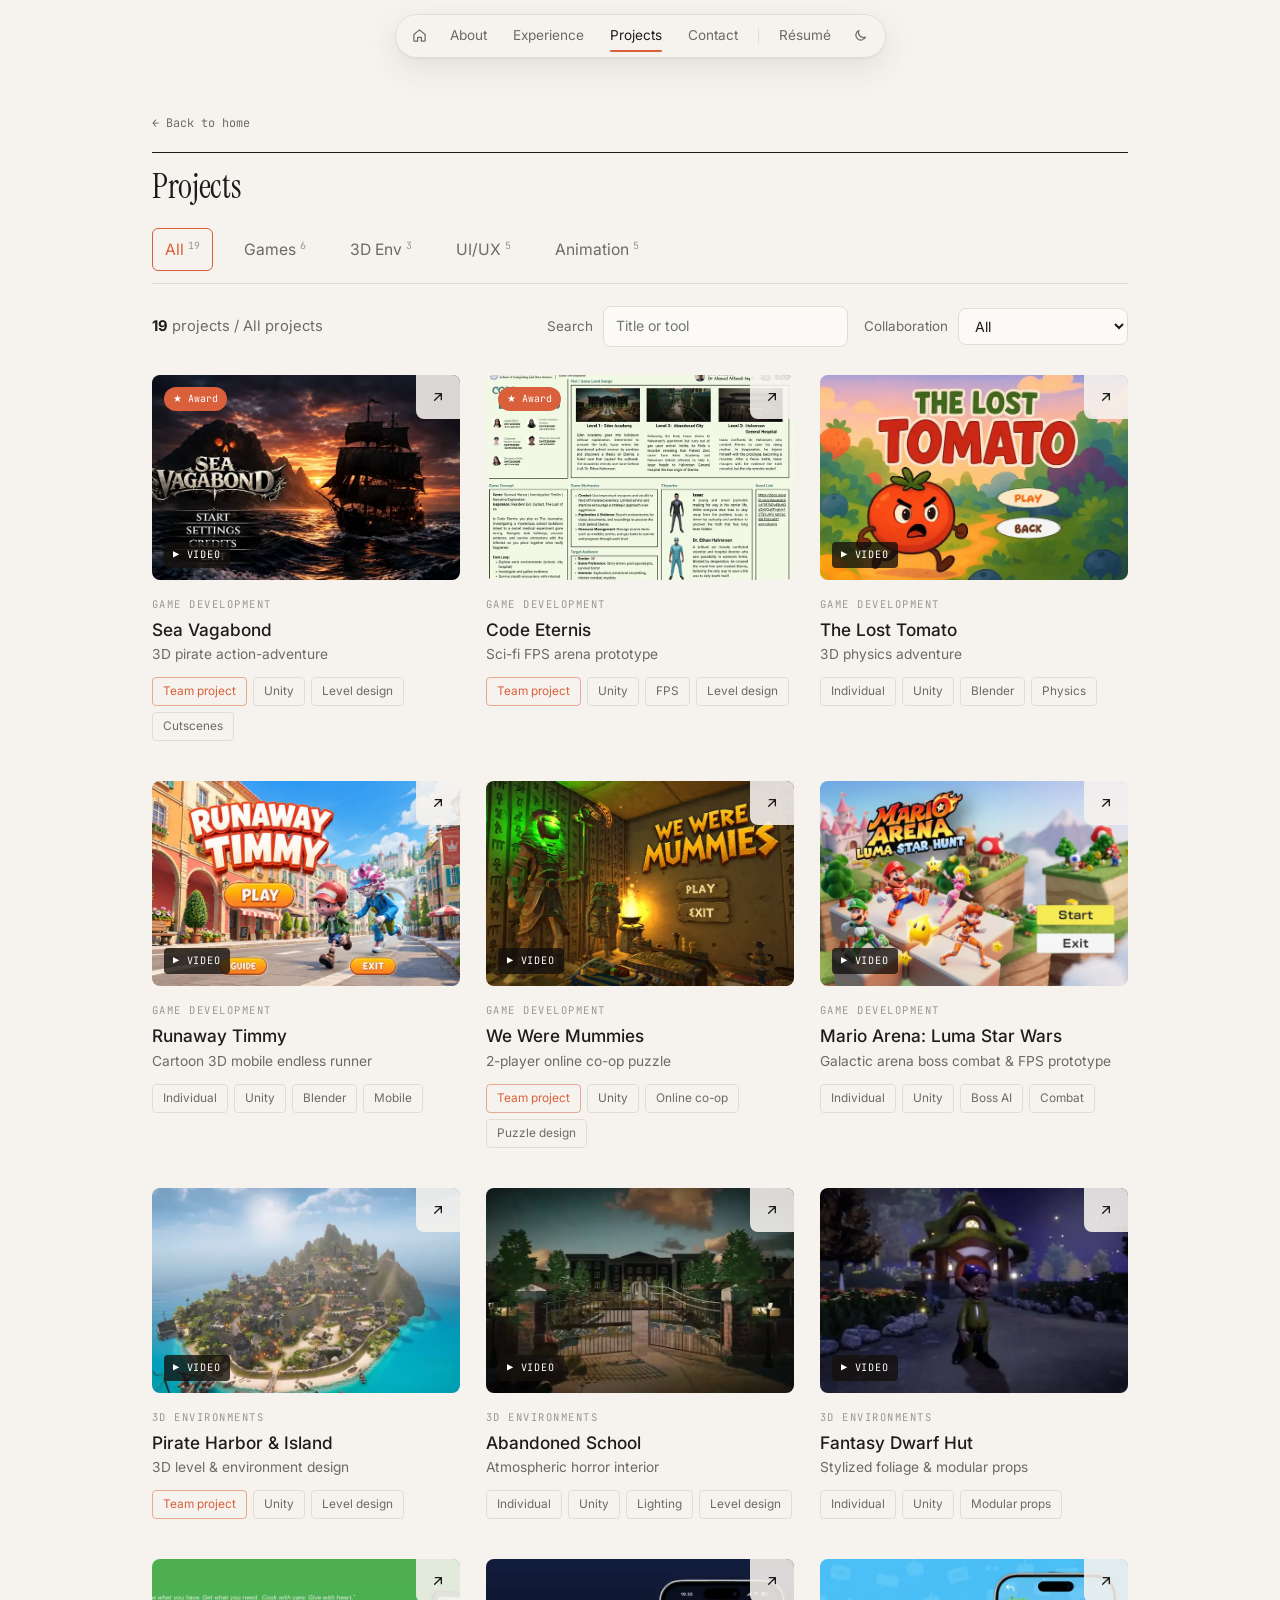
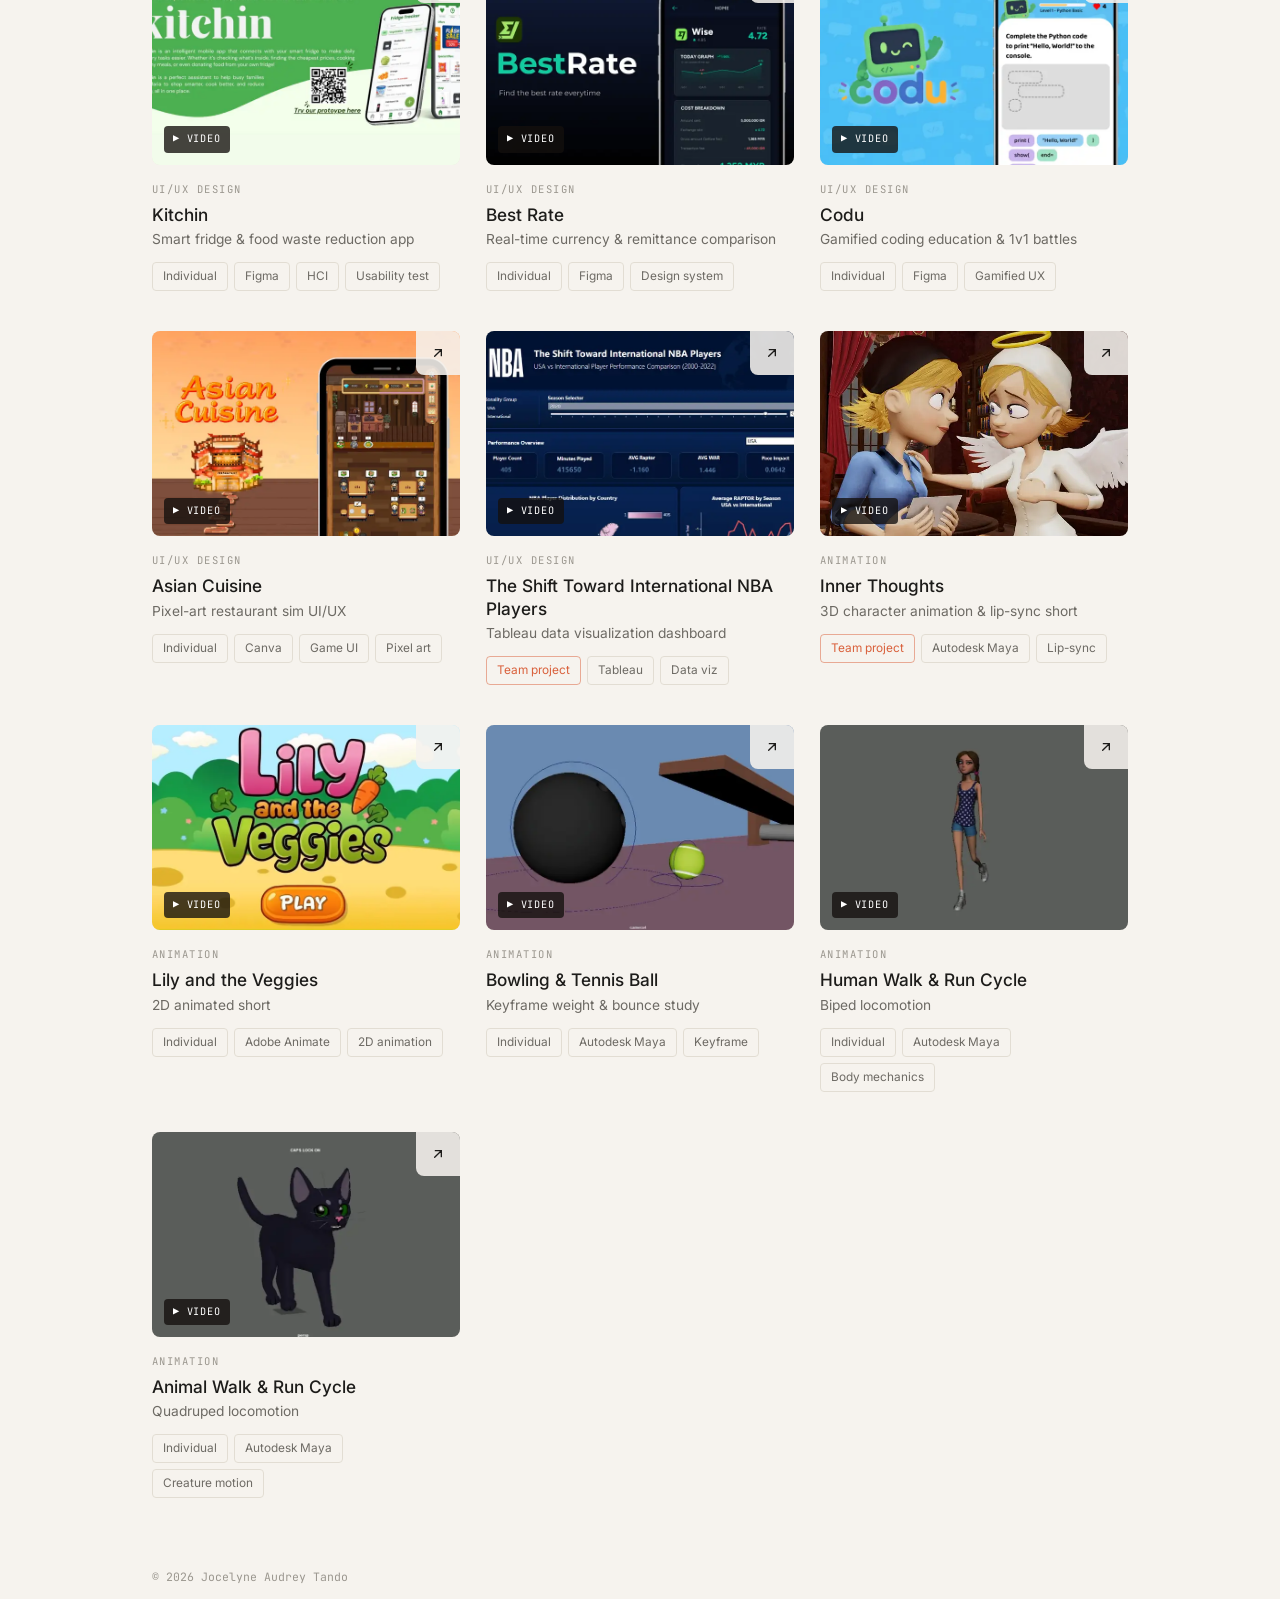
==== projects.html @ 1e762f36 "Refresh portfolio: cleaner sections, projects page, living-room contact - Hero: new intro line, full" ====
<!DOCTYPE html>
<html lang="en">
<head>
  <meta charset="UTF-8">
  <meta name="viewport" content="width=device-width, initial-scale=1.0">
  <title>Projects — Jocelyne Audrey Tando</title>
  <meta name="description" content="All projects by Jocelyne Audrey Tando: games, 3D environments, UI/UX and animation. Search and filter by category and team or individual work.">
  <meta name="theme-color" content="#f6f3ee">
  <link rel="icon" href="data:image/svg+xml,<svg xmlns='http://www.w3.org/2000/svg' viewBox='0 0 100 100'><rect width='100' height='100' rx='22' fill='%231d1c1a'/><circle cx='68' cy='34' r='12' fill='%23d9603b'/><path d='M10 70 Q30 62 50 70 T90 70 V100 H10Z' fill='%23f6f3ee'/></svg>">
  <script>
    // Set theme before paint to avoid a flash
    try { const t = localStorage.getItem('theme'); if (t) document.documentElement.dataset.theme = t; } catch {}
  </script>
  <link rel="preconnect" href="https://fonts.googleapis.com">
  <link rel="preconnect" href="https://fonts.gstatic.com" crossorigin>
  <link href="https://fonts.googleapis.com/css2?family=Instrument+Serif:ital@0;1&family=Inter:wght@400;500;600&family=JetBrains+Mono:wght@400;500&display=swap" rel="stylesheet">
  <link rel="stylesheet" href="style.css">
</head>
<body class="projects-page">
  <header class="nav-wrap">
    <nav class="nav" aria-label="Main">
      <a href="index.html" class="nav-icon" aria-label="Home">
        <svg viewBox="0 0 24 24" aria-hidden="true"><path d="M3 10.5 12 3l9 7.5V20a1 1 0 0 1-1 1h-5v-6h-6v6H4a1 1 0 0 1-1-1z"/></svg>
      </a>
      <div class="nav-links">
        <a href="index.html#about">About</a>
        <a href="index.html#experience">Experience</a>
        <a href="projects.html" class="active" aria-current="page">Projects</a>
        <a href="index.html#contact">Contact</a>
      </div>
      <span class="nav-sep" aria-hidden="true"></span>
      <a class="nav-btn" href="resume.pdf" target="_blank" rel="noopener">Résumé</a>
      <button class="nav-icon" id="themeToggle" aria-label="Toggle dark mode">
        <svg class="i-moon" viewBox="0 0 24 24" aria-hidden="true"><path d="M20 14.5A8 8 0 0 1 9.5 4 8 8 0 1 0 20 14.5z"/></svg>
        <svg class="i-sun" viewBox="0 0 24 24" aria-hidden="true"><circle cx="12" cy="12" r="4"/><path d="M12 2v2M12 20v2M4.9 4.9l1.4 1.4M17.7 17.7l1.4 1.4M2 12h2M20 12h2M4.9 19.1l1.4-1.4M17.7 6.3l1.4-1.4"/></svg>
      </button>
    </nav>
  </header>

  <main class="container pp">
    <a class="pp-back" href="index.html#projects">← Back to home</a>
    <h1 class="pp-title">Projects</h1>

    <div class="pp-tabs" id="ppTabs" role="tablist" aria-label="Categories"></div>

    <div class="pp-bar">
      <p class="pp-summary" id="ppSummary" aria-live="polite"></p>
      <div class="pp-controls">
        <label class="pp-field"><span>Search</span><input type="search" id="ppSearch" placeholder="Title or tool"></label>
        <label class="pp-field"><span>Collaboration</span>
          <select id="ppCollab"><option value="all">All</option><option value="team">Team project</option><option value="solo">Individual</option></select>
        </label>
      </div>
    </div>

    <div class="pp-grid" id="ppGrid"></div>
    <p class="pp-empty" id="ppEmpty" hidden>No projects match that. <button id="ppReset">Clear filters</button></p>
  </main>

  <footer class="footer container">
    <span>© <span id="year"></span> Jocelyne Audrey Tando</span>
  </footer>

  <!-- Project modal -->
  <div class="modal" id="modal" aria-hidden="true">
    <div class="modal-backdrop" data-close></div>
    <div class="modal-panel" role="dialog" aria-modal="true" aria-labelledby="modalTitle">
      <button class="modal-close" data-close aria-label="Close">✕</button>
      <div class="modal-media" id="modalMedia"></div>
      <div class="modal-body" id="modalBody"></div>
    </div>
  </div>

  <script src="shared.js"></script>
  <script src="projects.js"></script>
</body>
</html>
---- style.css ----
/* Design tokens: page colors, type, and the illustration palette (light + dark) */
:root {
  --bg: #f6f3ee;
  --fg: #1d1c1a;
  --muted: #6d6a64;
  --faint: #9b978f;
  --line: #e2ddd3;
  --chip: #ebe6dd;
  --card: #fbfaf7;
  --accent: #d9603b;
  --shadow: 0 10px 30px rgba(60, 45, 25, .10), 0 1px 2px rgba(60, 45, 25, .08);
  /* World palette: soft and muted */
  --g-ink: #4a4140;
  --g-far: #e4ddd0; --g-mid: #d6d9c6; --g-tree: #b9c2a2; --g-tree2: #a6b090; --g-trunk: #b3a28f;
  --g-grass: #b5c29a; --g-grass2: #c3cda9; --g-path: #eadfca; --g-path-edge: #dccfb6; --g-tuft: #9fae84; --g-cloud: #fbf9f5;
  --g-village: #e8dccb; --g-village-roof: #d39b82;
  --g-wall: #f1e7d8; --g-roof: #c98a74; --g-window: #b9cbd0; --g-door: #8f7a6a; --g-fence: #e9dfcf; --g-planter: #b38a6b;
  --g-bloom: #f0a58f; --g-bloom2: #f3e3c3; --g-bloom3: #e7c36b; --g-mailbox: #8e9fb5;
  --g-wall2: #e7ddd0; --g-roofline: #a98d74; --g-sign: #c4693f; --g-glass: #cfdde0; --g-desk: #a98d74; --g-monitor: #4a4140; --g-lamp: #c4693f; --g-door2: #9b8573;
  --g-backdrop: #b5604a; --g-platform: #d9c3a5; --g-podium: #f1e7d8; --g-bulb: #f6d58a; --g-string: #6d625a; --g-gold: #e0b765; --g-gold2: #c49a4a;
  --g-room: #efe3d2; --g-floor: #c9a98a; --g-night-window: #bcd3dc; --g-poster: #6c7fa6; --g-poster-dot: #f0a58f; --g-lampshade: #f3d9a8;
  --g-sofa: #9fb08f; --g-sofa-back: #8fa080; --g-sofa-arm: #8a9b7b; --g-cushion: #e9a383; --g-tv: #3b3735; --g-tv-screen: #8fb3d9; --g-rug: #e3c9a8;
  --g-skin: #f9dccb; --g-hair: #5a3a2b; --g-hair-hi: #77513f; --g-tee: #d9733f; --g-tee-dark: #b85d32;
  --g-jeans: #a9c1e0; --g-jeans-far: #93abcd; --g-sneaker: #fbf8f3; --g-sole: #d8d0c3; --g-tote: #efe4d0; --g-tote-line: #d8c8ad; --g-blush: #f3a395;
  --g-poodle: #2f2a2c; --g-poodle-far: #262123; --g-poodle-hi: #4a4241; --g-bandana: #e2763b; --g-dog-blush: #7a5050;
  --g-spark: #e2b85e; --g-bubble: #ffffff;
  /* Sky: day by default, night when dark mode is on */
  --sky: #eee6da; --sun-c: #f2bf94; --sun-x: 64%; --sun-y: .16; --mist: 0;
  --night: 0;
  --ease: cubic-bezier(.65, 0, .35, 1);
  --radius: 14px;
  --serif: "Instrument Serif", Georgia, serif;
  --sans: "Inter", system-ui, -apple-system, sans-serif;
  --mono: "JetBrains Mono", ui-monospace, monospace;
  color-scheme: light;
}
:root[data-theme="dark"] {
  --bg: #0f1216; --fg: #ebe7df; --muted: #9a968e; --faint: #6c6963; --line: #252a31; --chip: #1b2027; --card: #141920;
  --accent: #f0a35e;
  --shadow: 0 10px 30px rgba(0,0,0,.5), 0 0 0 1px #232831;
  --g-ink: #c9c1b8; --g-far: #1a2130; --g-mid: #1d2531; --g-tree: #253039; --g-tree2: #222c34; --g-trunk: #2d2c2b;
  --g-grass: #24312f; --g-grass2: #1f2a29; --g-path: #2b2a2c; --g-path-edge: #333236; --g-tuft: #33423c; --g-cloud: #232b38;
  --g-village: #262a33; --g-village-roof: #3a2e2e;
  --g-wall: #2e2b2b; --g-roof: #4f3530; --g-window: #f0b46c; --g-door: #1e1a18; --g-fence: #3a3633; --g-planter: #4a3a30;
  --g-bloom: #b0726a; --g-bloom2: #6f6a5d; --g-bloom3: #a08744; --g-mailbox: #44546a;
  --g-wall2: #2b2a2b; --g-roofline: #3b332d; --g-sign: #8c4a2e; --g-glass: #e9bd78; --g-desk: #3b332d; --g-monitor: #141212; --g-lamp: #c26a3c; --g-door2: #2a2421;
  --g-backdrop: #6e3a2e; --g-platform: #3e3833; --g-podium: #4a4440; --g-bulb: #ffd98a; --g-string: #6d625a; --g-gold: #e7c06e; --g-gold2: #b48a3e;
  --g-room: #4a3d33; --g-floor: #3a2e25; --g-night-window: #1a2236; --g-poster: #4b5a7a; --g-poster-dot: #c9806f; --g-lampshade: #f6d39a;
  --g-sofa: #5e6b56; --g-sofa-back: #535f4c; --g-sofa-arm: #4f5a48; --g-cushion: #b46c55; --g-tv: #121010; --g-tv-screen: #8fb8e6; --g-rug: #5a4636;
  --g-skin: #ecccb9; --g-hair: #4a3024; --g-hair-hi: #64432f; --g-tee: #c8673a; --g-tee-dark: #a2522d;
  --g-jeans: #8aa2c4; --g-jeans-far: #7790b3; --g-sneaker: #e4ddd2; --g-sole: #b8b0a4; --g-tote: #d9cdb7; --g-tote-line: #b9aa90; --g-blush: #e39586;
  --g-poodle: #3a3436; --g-poodle-far: #2d2829; --g-poodle-hi: #574e50; --g-bandana: #d26f39; --g-dog-blush: #8a5a5a;
  --g-spark: #f2cd7c; --g-bubble: #f3eee6; --night: 1;
  --sky: #1b2333; --sun-c: #ece6d6; --sun-x: 72%; --sun-y: .14;
  color-scheme: dark;
}

/* ==========================================================================
   Page layout: one vertical page; illustrated scenes sit between sections
   ========================================================================== */
*, *::before, *::after { box-sizing: border-box; margin: 0; padding: 0; }
html { scroll-behavior: smooth; scroll-padding-top: 90px; }
body {
  background: var(--bg); color: var(--fg);
  font-family: var(--sans); font-size: 15px; line-height: 1.6;
  -webkit-font-smoothing: antialiased; overflow-x: hidden;
  transition: background-color .5s, color .5s;
}
a { color: inherit; text-decoration: none; }
button { font: inherit; color: inherit; background: none; border: 0; cursor: pointer; }
img, video { display: block; max-width: 100%; }
svg { flex-shrink: 0; }
::selection { background: var(--accent); color: var(--bg); }
:focus-visible { outline: 2px solid var(--accent); outline-offset: 3px; border-radius: 6px; }
.container { max-width: 1040px; margin: 0 auto; padding: 0 32px; }
.muted { color: var(--muted); }
kbd { font-family: var(--mono); font-size: .72rem; }

/* Floating navigation pill */
.nav-wrap { position: fixed; top: 14px; left: 0; right: 0; z-index: 50; display: flex; flex-direction: column; align-items: center; padding: 0 12px; pointer-events: none; }
.nav {
  pointer-events: auto; display: flex; align-items: center; gap: 2px; padding: 5px; border-radius: 999px;
  background: color-mix(in srgb, var(--bg) 82%, transparent); backdrop-filter: blur(14px); -webkit-backdrop-filter: blur(14px);
  border: 1px solid var(--line); box-shadow: var(--shadow);
}
.nav-links { display: flex; gap: 2px; }
.nav-links a, .nav-btn { font-size: .85rem; color: var(--muted); padding: 6px 12px; border-radius: 999px; transition: color .2s, background .2s; white-space: nowrap; }
.nav-links a:hover, .nav-links a.active, .nav-btn:hover { color: var(--fg); background: var(--chip); }
.nav-icon { display: grid; place-items: center; width: 32px; height: 32px; border-radius: 50%; color: var(--muted); transition: color .2s, background .2s; }
.nav-icon:hover { color: var(--fg); background: var(--chip); }
.nav-icon svg, .ulink svg, .copy svg { width: 15px; height: 15px; fill: none; stroke: currentColor; stroke-width: 2; stroke-linecap: round; stroke-linejoin: round; }
.nav-sep { width: 1px; height: 16px; background: var(--line); margin: 0 6px; }
.i-sun { display: none; }
:root[data-theme="dark"] .i-sun { display: block; }
:root[data-theme="dark"] .i-moon { display: none; }

/* Illustrated scenes */
.scene { position: relative; overflow: hidden; }
.scene > svg { position: absolute; inset: 0; width: 100%; height: 100%; }
.scene::before { content: ""; position: absolute; inset: 0; background: linear-gradient(to bottom, var(--bg), var(--sky) 70%); transition: background .6s; }
.scene::after { content: ""; position: absolute; inset: 0; pointer-events: none; opacity: .12; background-image: url("img/grain.png"); }
:root[data-theme="dark"] .scene::after { opacity: .08; }
.scene-strip { height: clamp(230px, 30vw, 430px); margin-top: 24px; }
.scene-hall { height: clamp(230px, 28vw, 380px); border-radius: 22px; margin-bottom: 18px; }
.scene-hall::before { background: var(--h-wall); }
.scene-last { margin-top: 70px; }
.scene .hero, .scene .dog { cursor: pointer; }
.w-sun { fill: var(--sun-c); }
:root[data-theme="dark"] .w-sun { fill: var(--sun-c); filter: drop-shadow(0 0 18px rgba(236, 230, 214, .35)); }
.px { transition: none; }

/* Hero */
.hero { position: relative; min-height: 100vh; min-height: 100svh; display: flex; flex-direction: column; }
.scene-hero { position: absolute; left: 0; right: 0; bottom: 0; height: 64%; }
.hero-text { position: relative; z-index: 1; padding-top: clamp(120px, 20vh, 190px); width: 100%; }
.eyebrow { font-family: var(--mono); font-size: .74rem; color: var(--muted); letter-spacing: .02em; animation: rise .9s cubic-bezier(.2,.8,.2,1) both; }
.eyebrow::before { content: ""; display: inline-block; width: 22px; height: 1.5px; background: var(--accent); vertical-align: middle; margin-right: 10px; }
.hero h1 { margin-top: 12px; font-family: var(--serif); font-weight: 400; font-size: clamp(3rem, 9vw, 7rem); line-height: .92; letter-spacing: -0.02em; max-width: 900px; animation: rise .9s .08s cubic-bezier(.2,.8,.2,1) both; }
.hero h1 em { font-style: italic; color: var(--accent); }
.hero-role { margin-top: 20px; font-size: clamp(1.05rem, 2vw, 1.25rem); color: var(--muted); animation: rise .9s .16s cubic-bezier(.2,.8,.2,1) both; }
#rotator { color: var(--fg); font-weight: 500; }
.caret { color: var(--accent); margin-left: 1px; animation: caret 1s steps(1) infinite; }
@keyframes caret { 50% { opacity: 0; } }
.hero-intro { margin-top: 10px; max-width: 520px; color: var(--muted); animation: rise .9s .22s cubic-bezier(.2,.8,.2,1) both; }
.hero-links { display: flex; flex-wrap: wrap; gap: 26px; margin-top: 26px; animation: rise .9s .3s cubic-bezier(.2,.8,.2,1) both; }
@keyframes rise { from { opacity: 0; transform: translateY(14px); } }
.ulink { display: inline-flex; align-items: center; gap: 6px; font-size: .92rem; font-weight: 500; padding-bottom: 2px; border-bottom: 1px solid var(--faint); transition: border-color .2s, gap .2s; }
.ulink:hover { border-color: var(--accent); gap: 9px; }

/* Sections */
.section { padding: 80px 0 24px; }
.section-head {
  display: flex; align-items: flex-end; justify-content: space-between; gap: 16px; flex-wrap: wrap;
  border-top: 1px solid var(--fg); padding-top: 16px; margin-bottom: 22px;
}
.section-head h2 { font-family: var(--serif); font-size: 2.1rem; font-weight: 400; letter-spacing: -0.01em; line-height: 1.1; }
.section-head sup { font-family: var(--mono); font-size: .62rem; color: var(--faint); margin-left: 4px; vertical-align: super; }
.filters { display: flex; gap: 2px; overflow-x: auto; scrollbar-width: none; }
.filters::-webkit-scrollbar { display: none; }
.filter { white-space: nowrap; font-size: .82rem; color: var(--muted); padding: 5px 12px; border-radius: 999px; border: 1px solid transparent; transition: color .2s, border-color .2s; }
.filter:hover { color: var(--fg); }
.filter.active { color: var(--fg); border-color: var(--fg); }

/* Projects: numbered rows */
.proj-list { list-style: none; }
.proj-row {
  width: 100%; display: grid; grid-template-columns: 2.2rem 92px minmax(0, 1fr) auto 34px; align-items: center; gap: 20px;
  padding: 16px 6px; text-align: left; border-bottom: 1px solid var(--line); transition: background .25s;
  animation: rowIn .5s calc(var(--i) * 40ms) cubic-bezier(.2,.8,.2,1) both;
}
@keyframes rowIn { from { opacity: 0; transform: translateY(8px); } }
.proj-row:hover { background: color-mix(in srgb, var(--chip) 55%, transparent); }
.proj-num { font-family: var(--mono); font-size: .72rem; color: var(--faint); }
.proj-thumb { display: block; width: 92px; aspect-ratio: 16 / 10; overflow: hidden; border-radius: 10px; background: var(--chip); }
.proj-thumb img { width: 100%; height: 100%; object-fit: cover; transition: transform .6s cubic-bezier(.2,.8,.2,1); }
.proj-row:hover .proj-thumb img { transform: scale(1.06); }
.proj-text { min-width: 0; display: flex; flex-direction: column; }
.proj-title { font-family: var(--serif); font-size: 1.4rem; line-height: 1.15; }
.proj-tag { font-family: var(--mono); font-size: .62rem; color: var(--accent); margin-left: 10px; padding: 2px 7px; border: 1px solid color-mix(in srgb, var(--accent) 40%, transparent); border-radius: 999px; vertical-align: middle; white-space: nowrap; }
.proj-sub { font-size: .86rem; color: var(--muted); margin-top: 2px; }
.proj-tools { font-family: var(--mono); font-size: .68rem; color: var(--faint); margin-top: 5px; }
.proj-cat { font-family: var(--mono); font-size: .68rem; color: var(--faint); text-transform: uppercase; letter-spacing: .06em; }
.proj-arrow { display: grid; place-items: center; width: 32px; height: 32px; border-radius: 50%; border: 1px solid var(--line); color: var(--muted); transition: all .25s; }
.proj-arrow svg { width: 13px; height: 13px; fill: none; stroke: currentColor; stroke-width: 2; stroke-linecap: round; stroke-linejoin: round; }
.proj-row:hover .proj-arrow { background: var(--fg); color: var(--bg); border-color: var(--fg); }
.more-btn { margin-top: 18px; font-size: .86rem; font-weight: 500; padding: 9px 18px; border-radius: 999px; border: 1px solid var(--line); transition: border-color .2s, background .2s; }
.more-btn:hover { border-color: var(--fg); }

/* About */
.about { display: grid; grid-template-columns: 260px minmax(0, 1fr); gap: 48px; align-items: start; }
.about-photo { position: sticky; top: 100px; }
.about-photo img { width: 100%; height: auto; border-radius: 18px; box-shadow: var(--shadow); transform: rotate(-1.5deg); transition: transform .5s cubic-bezier(.2,.8,.2,1); }
.about-photo:hover img { transform: rotate(0); }
.about-photo figcaption { margin-top: 12px; font-family: var(--mono); font-size: .7rem; color: var(--faint); text-align: center; }
.lead { font-family: var(--serif); font-size: clamp(1.4rem, 2.4vw, 1.8rem); line-height: 1.25; }
.about-body > p + p { margin-top: 14px; color: var(--muted); }
.traits { display: flex; flex-wrap: wrap; gap: 8px; list-style: none; margin-top: 18px; }
.traits li { font-size: .8rem; padding: 4px 12px; border-radius: 999px; background: var(--chip); }
.skills { margin-top: 26px; border-top: 1px solid var(--line); }
.skills > div { display: grid; grid-template-columns: 7rem minmax(0, 1fr); gap: 14px; padding: 10px 0; border-bottom: 1px solid var(--line); }
.skills dt { font-family: var(--mono); font-size: .72rem; color: var(--faint); padding-top: 2px; }
.skills dd { font-size: .9rem; }
.software { margin-top: 26px; }
.software h3 { font-family: var(--mono); font-size: .72rem; font-weight: 400; color: var(--faint); margin-bottom: 12px; }
.tools { list-style: none; display: grid; grid-template-columns: repeat(auto-fill, minmax(84px, 1fr)); gap: 10px; }
.tools li { display: flex; flex-direction: column; align-items: center; gap: 6px; padding: 12px 6px 10px; border-radius: 14px; border: 1px solid var(--line); background: var(--card); transition: transform .3s cubic-bezier(.2,.8,.2,1), box-shadow .3s; }
.tools li:hover { transform: translateY(-3px); box-shadow: var(--shadow); }
.tools img { width: 36px; height: 36px; object-fit: contain; }
.tools span { font-size: .68rem; color: var(--muted); text-align: center; line-height: 1.2; }

/* Rows (experience, education, awards) */
.split { display: grid; grid-template-columns: 1fr 1fr; gap: 48px; }
.split .section { padding-top: 60px; }
.split .section-head h2 { font-size: 1.7rem; }
.rows { list-style: none; }
.row { display: flex; justify-content: space-between; gap: 16px; padding: 14px 0; border-bottom: 1px solid var(--line); }
.row h3 { font-size: .98rem; font-weight: 500; }
.row p { font-size: .86rem; color: var(--muted); }
.row p.muted { color: var(--faint); font-size: .8rem; margin-top: 2px; }
.row-date { font-family: var(--mono); font-size: .7rem; color: var(--faint); white-space: nowrap; padding-top: 3px; }
.row.empty { border: 1px dashed var(--line); border-radius: 14px; padding: 16px 18px; }
.award { display: grid; grid-template-columns: 4.6rem minmax(0, 1fr) auto; align-items: center; }
.award h3 { font-family: var(--serif); font-size: 1.3rem; font-weight: 400; line-height: 1.2; }
.cert-btn { position: relative; width: 74px; height: 54px; border-radius: 10px; overflow: hidden; border: 1px solid var(--line); background: var(--chip); transition: transform .3s cubic-bezier(.2,.8,.2,1), box-shadow .3s; }
.cert-btn img { width: 100%; height: 100%; object-fit: cover; }
.cert-btn span { position: absolute; right: 4px; bottom: 4px; font-family: var(--mono); font-size: .6rem; color: #fff; background: rgba(0,0,0,.55); padding: 1px 5px; border-radius: 999px; }
.cert-btn:hover { transform: translateY(-2px) rotate(-2deg); box-shadow: var(--shadow); }

/* Contact */
.contact .email-row { display: flex; align-items: center; gap: 14px; flex-wrap: wrap; }
.email { font-family: var(--serif); font-size: clamp(1.8rem, 5.2vw, 3.4rem); line-height: 1.15; overflow-wrap: anywhere; background: linear-gradient(var(--accent), var(--accent)) left bottom / 0 1.5px no-repeat; transition: background-size .5s var(--ease); }
.email:hover { background-size: 100% 1.5px; }
.copy { display: inline-flex; align-items: center; gap: 6px; font-family: var(--mono); font-size: .72rem; color: var(--muted); padding: 6px 10px; border: 1px solid var(--line); border-radius: 999px; transition: border-color .2s, color .2s; }
.copy:hover { border-color: var(--fg); color: var(--fg); }
.contact .muted { margin-top: 12px; }

/* Footer */
.footer { display: flex; justify-content: space-between; flex-wrap: wrap; gap: 12px; padding-top: 22px; padding-bottom: 36px; font-family: var(--mono); font-size: .72rem; color: var(--faint); }
.footer nav { display: flex; gap: 18px; flex-wrap: wrap; }
.footer a:hover { color: var(--fg); }
.clock { margin-left: 14px; }

/* Reveal on scroll */
.reveal { opacity: 0; transform: translateY(14px); transition: opacity .7s ease, transform .8s cubic-bezier(.2,.8,.2,1); }
.reveal.in { opacity: 1; transform: none; }

/* Modals: project, certificates, command palette */
.modal, .cmd { position: fixed; inset: 0; z-index: 100; display: grid; place-items: center; padding: 24px; visibility: hidden; opacity: 0; transition: opacity .25s, visibility 0s linear .25s; }
.modal.open, .cmd.open { visibility: visible; opacity: 1; transition: opacity .25s, visibility 0s; }
.modal-backdrop { position: absolute; inset: 0; background: color-mix(in srgb, var(--bg) 70%, transparent); backdrop-filter: blur(8px); -webkit-backdrop-filter: blur(8px); }
.modal-panel { position: relative; width: min(900px, 100%); max-height: calc(100vh - 48px); overflow-y: auto; background: var(--bg); border: 1px solid var(--line); border-radius: 18px; box-shadow: var(--shadow); transform: translateY(14px) scale(.985); transition: transform .3s cubic-bezier(.2,.8,.2,1); }
.modal.open .modal-panel, .modal.open .lb-panel { transform: none; }
.modal-close { position: absolute; top: 12px; right: 12px; z-index: 3; width: 32px; height: 32px; border-radius: 50%; display: grid; place-items: center; background: var(--bg); border: 1px solid var(--line); color: var(--muted); font-size: .8rem; transition: color .2s; }
.modal-close:hover { color: var(--fg); }
.modal-media { position: relative; aspect-ratio: 16 / 9; background: #000; }
.modal-media video, .modal-media img { width: 100%; height: 100%; object-fit: contain; background: #000; }
.media-fallback { position: absolute; inset: auto 16px 16px 16px; font-family: var(--mono); font-size: .75rem; color: #ccc; padding: 10px 14px; border-radius: 10px; background: rgba(0,0,0,.8); }
.modal-body { padding: 24px 28px 28px; }
.modal-kicker { font-family: var(--mono); font-size: .72rem; color: var(--accent); }
.modal-body h2 { font-family: var(--serif); font-size: 2.2rem; font-weight: 400; line-height: 1.1; margin-top: 6px; }
.modal-sub { color: var(--muted); margin-top: 4px; }
.modal-desc { margin-top: 16px; font-size: .93rem; max-width: 680px; }
.modal-facts { margin-top: 18px; border-top: 1px solid var(--line); }
.fact { display: grid; grid-template-columns: 6.5rem 1fr; gap: 14px; padding: 9px 0; border-bottom: 1px solid var(--line); font-size: .88rem; }
.fact span { font-family: var(--mono); font-size: .72rem; color: var(--faint); }
.modal-links { display: flex; flex-wrap: wrap; gap: 22px; margin-top: 22px; }
.lb-panel { position: relative; max-width: min(1000px, 100%); max-height: calc(100vh - 48px); display: flex; flex-direction: column; background: var(--bg); border: 1px solid var(--line); border-radius: 18px; overflow: hidden; box-shadow: var(--shadow); transform: translateY(14px) scale(.985); transition: transform .3s cubic-bezier(.2,.8,.2,1); }
.lb-panel img { max-height: calc(100vh - 140px); width: auto; max-width: 100%; object-fit: contain; background: #111; margin: 0 auto; }
.lb-panel figcaption { display: flex; justify-content: space-between; align-items: center; gap: 16px; padding: 12px 18px; font-size: .88rem; }
.lb-nav { display: flex; align-items: center; gap: 10px; font-family: var(--mono); font-size: .72rem; color: var(--faint); }
.lb-nav button { width: 30px; height: 30px; border-radius: 50%; border: 1px solid var(--line); }
.lb-nav button:hover { border-color: var(--fg); }
.cmd { place-items: start center; padding-top: 14vh; }
.cmd-panel { position: relative; width: min(560px, 100%); background: var(--bg); border: 1px solid var(--line); border-radius: 14px; overflow: hidden; box-shadow: var(--shadow); }
.cmd-panel input { width: 100%; padding: 16px 18px; font: inherit; font-size: 1rem; background: transparent; border: 0; border-bottom: 1px solid var(--line); color: var(--fg); outline: none; }
.cmd-panel ul { list-style: none; max-height: 340px; overflow-y: auto; padding: 6px; }
.cmd-panel li { display: flex; justify-content: space-between; gap: 12px; padding: 9px 12px; border-radius: 8px; font-size: .9rem; cursor: pointer; }
.cmd-panel li span:last-child { font-family: var(--mono); font-size: .7rem; color: var(--faint); }
.cmd-panel li.sel { background: var(--chip); }
.cmd-empty { color: var(--faint); cursor: default; }
.toast { position: fixed; left: 50%; bottom: 28px; z-index: 200; transform: translate(-50%, 20px); opacity: 0; font-size: .85rem; padding: 9px 16px; border-radius: 999px; background: var(--fg); color: var(--bg); font-weight: 500; transition: opacity .25s, transform .25s; pointer-events: none; }
.toast.show { opacity: 1; transform: translate(-50%, 0); }

/* Responsive */
@media (max-width: 900px) {
  .split { grid-template-columns: 1fr; gap: 0; }
  .about { grid-template-columns: 1fr; }
  .about-photo { position: static; max-width: 240px; }
  .proj-cat { display: none; }
  .proj-row { grid-template-columns: 2rem 80px minmax(0, 1fr) 32px; }
  .proj-thumb { width: 80px; }
}
@media (max-width: 640px) {
  .container { padding: 0 16px; }
  .nav-links { display: none; }
  .hero-text { padding-top: 100px; }
  .scene-hero { height: 52%; }
  .section-head { flex-direction: column; align-items: stretch; }
  .proj-row { grid-template-columns: 64px minmax(0, 1fr); gap: 14px; }
  .proj-num, .proj-arrow { display: none; }
  .proj-thumb { width: 64px; }
  .proj-title { font-size: 1.15rem; }
  .award { grid-template-columns: minmax(0, 1fr) auto; }
  .award .row-date { grid-column: 1 / -1; }
  .modal { padding: 0; place-items: end center; }
  .modal-panel { max-height: 92vh; border-radius: 18px 18px 0 0; }
}
@media (prefers-reduced-motion: reduce) {
  html { scroll-behavior: auto; }
  *, *::before, *::after { animation: none !important; transition: none !important; }
  .reveal { opacity: 1; transform: none; }
}

/* ==========================================================================
   Round 2: interactions
   ========================================================================== */

/* Hero: hint + clickable scenery */
.hero-hint {
  position: absolute; left: 50%; bottom: 22px; z-index: 2; transform: translateX(-50%);
  font-family: var(--mono); font-size: .7rem; color: var(--fg); white-space: nowrap;
  padding: 7px 14px; border-radius: 999px; pointer-events: none;
  background: color-mix(in srgb, var(--bg) 78%, transparent); backdrop-filter: blur(8px); -webkit-backdrop-filter: blur(8px);
  animation: rise .9s 1.4s cubic-bezier(.2,.8,.2,1) both; transition: opacity .6s;
}
.hero-hint span { color: var(--accent); }
.scene-hero.walked ~ .hero-hint, .hero:has(.walked) .hero-hint { opacity: 0; }
.scene-hero svg { cursor: pointer; }
.p-sign { cursor: pointer; transform-box: fill-box; transform-origin: 0 50%; transition: transform .3s cubic-bezier(.3, 1.6, .5, 1); }
.p-sign:hover, .p-sign:focus-visible { transform: translateX(6px); outline: none; }
.p-sign:hover .p-board, .p-sign:focus-visible .p-board { fill: var(--accent); }
.g-birds path { animation: flap .5s ease-in-out infinite alternate; transform-box: fill-box; transform-origin: center; }
@keyframes flap { to { transform: scaleY(.4); } }

/* Projects: slanted category panels */
.cat-panels { --slant: 34px; display: flex; height: clamp(320px, 42vw, 460px); margin-bottom: 34px; border-radius: 20px; overflow: hidden; isolation: isolate; }
.cat-panel {
  position: relative; flex: 1 1 0; min-width: 0; overflow: hidden; text-align: left; color: #fff;
  margin-left: calc(var(--slant) * -1 + 5px);
  clip-path: polygon(var(--slant) 0, 100% 0, calc(100% - var(--slant)) 100%, 0 100%);
  transition: flex-grow .7s cubic-bezier(.65, 0, .25, 1);
}
.cat-panel:first-child { margin-left: 0; clip-path: polygon(0 0, 100% 0, calc(100% - var(--slant)) 100%, 0 100%); }
.cat-panel:last-child { clip-path: polygon(var(--slant) 0, 100% 0, 100% 100%, 0 100%); }
.cat-panel.open { flex-grow: 3.4; }
.cat-imgs, .cat-imgs img, .cat-shade { position: absolute; inset: 0; }
.cat-imgs img { width: 100%; height: 100%; object-fit: cover; opacity: 0; transform: scale(1.12); filter: grayscale(1) brightness(.7); transition: opacity 1s ease, transform 6s ease-out, filter .7s ease; }
.cat-imgs img.show { opacity: 1; }
.cat-panel.open .cat-imgs img { filter: none; transform: scale(1.02); }
.cat-panel:not(.open):hover .cat-imgs img { filter: grayscale(.4) brightness(.8); }
.cat-shade { background: linear-gradient(to top, rgba(20, 16, 14, .85) 0%, rgba(20, 16, 14, .25) 55%, rgba(20, 16, 14, .1) 100%); }
.cat-num { position: absolute; top: 20px; left: calc(var(--slant) + 14px); font-family: var(--mono); font-size: .72rem; opacity: .8; }
.cat-panel:first-child .cat-num { left: 24px; }
.cat-body { position: absolute; left: calc(var(--slant) + 14px); right: calc(var(--slant) + 14px); bottom: 24px; display: flex; flex-direction: column; gap: 6px; }
.cat-panel:first-child .cat-body { left: 24px; }
.cat-label { font-family: var(--serif); font-size: clamp(1.4rem, 2.6vw, 2.1rem); line-height: 1.05; }
.cat-blurb, .cat-meta, .cat-cta { max-height: 0; opacity: 0; overflow: hidden; transform: translateY(8px); transition: max-height .6s ease, opacity .4s ease, transform .5s ease; }
.cat-panel.open .cat-blurb, .cat-panel.open .cat-meta, .cat-panel.open .cat-cta { max-height: 4em; opacity: 1; transform: none; transition-delay: .25s; }
.cat-blurb { font-size: .9rem; max-width: 420px; color: rgba(255,255,255,.88); }
.cat-meta { font-family: var(--mono); font-size: .66rem; color: rgba(255,255,255,.7); }
.cat-cta { display: inline-flex; align-items: center; gap: 8px; font-size: .86rem; font-weight: 500; margin-top: 4px; }
.cat-cta svg { width: 15px; height: 15px; fill: none; stroke: currentColor; stroke-width: 2; stroke-linecap: round; stroke-linejoin: round; transition: transform .3s; }
.cat-panel:hover .cat-cta svg { transform: translateX(4px); }
.cat-panel.chosen::after { content: "Showing"; position: absolute; top: 16px; right: 20px; font-family: var(--mono); font-size: .62rem; padding: 3px 9px; border-radius: 999px; background: var(--accent); }
.cat-panel:last-child.chosen::after { right: 16px; }

/* Floating project preview */
.row-preview { position: fixed; left: 0; top: 0; z-index: 60; width: 220px; aspect-ratio: 16 / 10; border-radius: 14px; overflow: hidden; pointer-events: none; box-shadow: 0 18px 40px rgba(40, 30, 20, .25); opacity: 0; scale: .85; transition: opacity .25s, scale .3s cubic-bezier(.2,.8,.2,1); }
.row-preview.on { opacity: 1; scale: 1; }
.row-preview img { width: 100%; height: 100%; object-fit: cover; }

/* Contact: intro + list of channels with icons */
.contact { position: relative; overflow: hidden; padding-bottom: 40px; }
.contact-grid { display: grid; grid-template-columns: 1fr 1.15fr; gap: 56px; align-items: center; border-top: 1px solid var(--fg); padding-top: 26px; }
.contact-intro h2 { font-family: var(--serif); font-weight: 400; font-size: clamp(3rem, 7vw, 5.2rem); line-height: .95; }
.contact-lead { font-family: var(--serif); font-size: 1.5rem; line-height: 1.2; margin-top: 14px; }
.contact-intro .muted { margin-top: 10px; max-width: 380px; }
.status { display: inline-flex; align-items: center; gap: 8px; margin-top: 18px; font-family: var(--mono); font-size: .72rem; color: var(--muted); padding: 6px 12px; border: 1px solid var(--line); border-radius: 999px; }
.status-dot { width: 8px; height: 8px; border-radius: 50%; background: #6aa86a; box-shadow: 0 0 0 0 rgba(106, 168, 106, .6); animation: ping 2s ease-out infinite; }
@keyframes ping { 70% { box-shadow: 0 0 0 8px rgba(106, 168, 106, 0); } 100% { box-shadow: 0 0 0 0 rgba(106, 168, 106, 0); } }
.contact-list { list-style: none; }
.c-row { display: grid; grid-template-columns: 44px minmax(0, 1fr) 28px; align-items: center; gap: 16px; padding: 18px 6px; border-bottom: 1px solid var(--line); transition: padding .35s cubic-bezier(.2,.8,.2,1), background .3s; }
.c-row:hover { padding-left: 14px; background: color-mix(in srgb, var(--chip) 55%, transparent); }
.c-icon { display: grid; place-items: center; width: 44px; height: 44px; border-radius: 12px; border: 1px solid var(--line); background: var(--card); transition: background .3s, color .3s, transform .4s cubic-bezier(.3, 1.6, .5, 1); }
.c-icon svg { width: 20px; height: 20px; fill: none; stroke: currentColor; stroke-width: 1.7; stroke-linecap: round; stroke-linejoin: round; }
.c-icon svg .fill { fill: currentColor; stroke: none; }
.c-row:hover .c-icon { background: var(--accent); color: #fff; border-color: var(--accent); transform: rotate(-8deg) scale(1.06); }
.c-text { display: flex; flex-direction: column; min-width: 0; }
.c-label { font-family: var(--mono); font-size: .64rem; letter-spacing: .14em; text-transform: uppercase; color: var(--faint); }
.c-value { font-size: 1.02rem; font-weight: 500; overflow-wrap: anywhere; }
.c-arrow { color: var(--accent); }
.c-arrow svg { width: 18px; height: 18px; fill: none; stroke: currentColor; stroke-width: 1.8; stroke-linecap: round; stroke-linejoin: round; transition: transform .3s; }
.c-row:hover .c-arrow svg { transform: translate(3px, -3px); }
.c-copy { padding-top: 14px; }
.c-copy .copy { border: 0; padding: 4px 0; color: var(--accent); }

@media (max-width: 900px) {
  .contact-grid { grid-template-columns: 1fr; gap: 30px; }
  .cat-panels { flex-direction: column; height: auto; --slant: 0px; }
  .cat-panel, .cat-panel:first-child, .cat-panel:last-child { margin: 0 0 4px; clip-path: none; height: 86px; flex: none; transition: height .6s cubic-bezier(.65, 0, .25, 1); }
  .cat-panel.open { height: 260px; }
  .cat-num, .cat-panel:first-child .cat-num { left: 18px; }
  .cat-body, .cat-panel:first-child .cat-body { left: 18px; right: 18px; bottom: 16px; }
}
@media (max-width: 640px) { .hero-hint { display: none; } }
.cat-panel:not(.open) .cat-label { font-size: clamp(.95rem, 1.35vw, 1.1rem); }
.cat-panel:not(.open) .cat-body { right: 10px; }
.cat-label { transition: font-size .5s ease; }

/* ==========================================================================
   Round 3: room hero, project cards
   ========================================================================== */
.nav-icon.active { color: var(--fg); background: var(--chip); }

/* Room hero */
.scene-hero { height: 66%; }
.scene-hero::before { background: var(--r-wall); }
.scene-hero.walked ~ .hero-hint, .scene-hero.dragging ~ .hero-hint { opacity: 0; }
.scene-hero .hero { cursor: grab; touch-action: none; }
.scene-hero.dragging, .scene-hero.dragging * { cursor: grabbing !important; }
.hr-rail { stroke: color-mix(in srgb, var(--r-wall2) 70%, #000 8%); stroke-width: 4; }
.hr-sky { fill: #cfe3ea; transition: fill .6s; }
:root[data-theme="dark"] .hr-sky { fill: #1c2740; }
.hr-curtain { fill: #e8b4a0; }
:root[data-theme="dark"] .hr-curtain { fill: #6b4a44; }
.hr-rod { fill: #9a7a66; }
.hr-paper { fill: #fffaf0; }
.hr-paper-line { fill: none; stroke: #c9b79e; stroke-width: 2; stroke-linecap: round; }
.hr-paw circle { fill: color-mix(in srgb, var(--r-wall2) 60%, #8a6a5a 40%); opacity: .55; }
.hr-lamp-pole { fill: none; stroke: #5d5650; stroke-width: 3; stroke-linecap: round; }
.hr-shade { fill: #f3d9a8; }
.hr-lamp-glow { fill: #ffd98a; filter: blur(16px); opacity: calc(.1 + var(--night) * .6); transition: opacity .5s; }
.hr-dogbed { fill: #c98a6c; }
.hr-dogbed-in { fill: #e8c4a8; }
.hr-phone { fill: #e2763b; }
.hr-phone-h { fill: none; stroke: #e2763b; stroke-width: 3.5; stroke-linecap: round; }
.hr-clock { fill: #f3ece2; stroke: #9a7a66; stroke-width: 1.2; }
.hr-mattress { fill: #fbf6ee; }
.hr-pillow { fill: #ffffff; }
.hr-blanket { fill: #9db3c8; }
:root[data-theme="dark"] .hr-blanket { fill: #4b5a7a; }
.hr-cover { display: none; }
.sleeping .hr-cover { display: inline; }
.hr-zzz { display: none; font-family: var(--serif); font-size: 16px; fill: var(--muted); }
.sleeping .hr-zzz { display: inline; }
.hr-zzz text { animation: zzz 2.4s ease-in-out infinite; }
.hr-zzz text:nth-child(2) { animation-delay: .5s; }
.hr-zzz text:nth-child(3) { animation-delay: 1s; }
@keyframes zzz { 0% { opacity: 0; transform: translateY(6px); } 40% { opacity: 1; } 100% { opacity: 0; transform: translateY(-10px); } }
.asleep .blink { animation: none; transform: scaleY(.12); }
.hr-ball { cursor: pointer; }
.hr-ball-c { fill: #e2763b; }
.hr-ball-s { fill: none; stroke: #fff; stroke-width: 2; stroke-linecap: round; }
.hr-obj { cursor: pointer; transform-box: fill-box; transform-origin: 50% 100%; transition: transform .3s cubic-bezier(.3, 1.6, .5, 1), filter .3s; outline: none; }
.hr-obj:hover, .hr-obj:focus-visible { transform: translateY(-4px) scale(1.06); filter: drop-shadow(0 4px 6px rgba(80, 50, 30, .25)); }
.hr-ball:hover { transform: none; }
.room-tip { position: fixed; left: 0; top: 0; z-index: 70; pointer-events: none; font-family: var(--mono); font-size: .7rem; padding: 5px 10px; border-radius: 999px; background: var(--fg); color: var(--bg); opacity: 0; transition: opacity .2s; white-space: nowrap; }
.room-tip.on { opacity: 1; }

/* Project cards: one featured card + grid */
.proj-grid { display: grid; grid-template-columns: repeat(3, minmax(0, 1fr)); gap: 18px; }
.pcard {
  position: relative; display: flex; flex-direction: column; text-align: left; border-radius: 20px; overflow: hidden;
  background: var(--card); border: 1px solid var(--line);
  transform: perspective(900px) rotateX(var(--rx, 0deg)) rotateY(var(--ry, 0deg));
  transition: transform .4s cubic-bezier(.2,.8,.2,1), box-shadow .4s, border-color .4s;
  animation: rowIn .6s calc(var(--i) * 50ms) cubic-bezier(.2,.8,.2,1) both;
}
.pcard:hover { box-shadow: 0 22px 44px rgba(60, 40, 20, .16); border-color: transparent; }
.pcard.feature { grid-column: span 2; grid-row: span 2; }
.pcard-media { position: relative; display: block; aspect-ratio: 16 / 10; overflow: hidden; background: var(--chip); }
.pcard.feature .pcard-media { aspect-ratio: auto; flex: 1; min-height: 260px; }
.pcard-media img, .pcard-video { position: absolute; inset: 0; width: 100%; height: 100%; object-fit: cover; }
.pcard-media img { transition: transform .9s cubic-bezier(.2,.8,.2,1); }
.pcard:hover .pcard-media img { transform: scale(1.06); }
.pcard-video { opacity: 0; transition: opacity .5s; }
.pcard-video.on { opacity: 1; }
.pcard-chip, .pcard-award { position: absolute; top: 12px; z-index: 1; font-family: var(--mono); font-size: .62rem; padding: 4px 10px; border-radius: 999px; backdrop-filter: blur(8px); -webkit-backdrop-filter: blur(8px); }
.pcard-chip { left: 12px; color: var(--fg); background: color-mix(in srgb, var(--bg) 82%, transparent); }
.pcard-award { right: 12px; color: #fff; background: color-mix(in srgb, var(--accent) 88%, transparent); }
.pcard-play { position: absolute; left: 12px; bottom: 12px; z-index: 1; display: grid; place-items: center; width: 30px; height: 30px; border-radius: 50%; background: color-mix(in srgb, var(--bg) 82%, transparent); transition: opacity .3s; }
.pcard-play svg { width: 12px; height: 12px; fill: var(--fg); margin-left: 2px; }
.pcard:hover .pcard-play { opacity: 0; }
.pcard-info { display: flex; flex-direction: column; gap: 2px; padding: 14px 52px 16px 16px; }
.pcard-title { font-family: var(--serif); font-size: 1.35rem; line-height: 1.15; }
.pcard.feature .pcard-title { font-size: 2rem; }
.pcard-sub { font-size: .84rem; color: var(--muted); }
.pcard-tools { font-family: var(--mono); font-size: .64rem; color: var(--faint); margin-top: 4px; }
.pcard-arrow { position: absolute; right: 14px; bottom: 16px; display: grid; place-items: center; width: 30px; height: 30px; border-radius: 50%; border: 1px solid var(--line); color: var(--muted); transition: all .3s; }
.pcard-arrow svg { width: 12px; height: 12px; fill: none; stroke: currentColor; stroke-width: 2; stroke-linecap: round; stroke-linejoin: round; }
.pcard:hover .pcard-arrow { background: var(--accent); border-color: var(--accent); color: #fff; transform: rotate(45deg); }
@media (max-width: 900px) {
  .proj-grid { grid-template-columns: repeat(2, minmax(0, 1fr)); }
  .pcard.feature { grid-column: span 2; grid-row: auto; }
  .pcard.feature .pcard-media { aspect-ratio: 16 / 9; flex: none; min-height: 0; }
}
@media (max-width: 560px) {
  .proj-grid { grid-template-columns: 1fr; }
  .pcard.feature { grid-column: auto; }
  .pcard.feature .pcard-title { font-size: 1.5rem; }
}
.r-wood { fill: var(--r-wood); }

/* SMA Karangturi (high school) */
:root { --k-wall: #eceff1; --k-wall2: #e2e6ea; --k-glass: #6fa3cf; --k-mullion: #dde6ee; --k-red: #cf4b3c; --k-blue: #2f63a8; --k-panel: #4a4f57; --k-roof: #f4f5f6; --k-roof-under: #b9c0c7; }
:root[data-theme="dark"] { --k-wall: #3a3d42; --k-wall2: #33363b; --k-glass: #f0b46c; --k-mullion: #4a4440; --k-red: #8e3a30; --k-blue: #2a4670; --k-panel: #26282c; --k-roof: #4a4d52; --k-roof-under: #2a2c30; }
.k-wall { fill: var(--k-wall); } .k-wall2 { fill: var(--k-wall2); }
.k-glass { fill: var(--k-glass); } .k-mullion { fill: none; stroke: var(--k-mullion); stroke-width: 1.4; }
.k-red { fill: var(--k-red); } .k-blue { fill: var(--k-blue); }
.k-panel { fill: var(--k-panel); } .k-emblem { fill: #f4f5f6; }
.k-name { font-family: var(--mono); font-size: 5.6px; font-weight: 500; fill: #f4f5f6; letter-spacing: .08em; }
.k-roof { fill: var(--k-roof); } .k-roof-under { fill: var(--k-roof-under); }
.k-canopy { fill: var(--k-roof-under); } .k-door { fill: var(--k-blue); } .k-step { fill: var(--k-wall2); }
.k-rail { fill: none; stroke: var(--k-roof-under); stroke-width: 1.5; }

/* Schools: hover one building (or its Education row) and the other fades */
.school { cursor: pointer; outline: none; transition: opacity .5s ease, filter .5s ease; }
.school-focus .school:not(.hot) { opacity: .18; filter: grayscale(.8) blur(.6px); }
.school-label { opacity: 0; transform-box: fill-box; transition: opacity .35s ease; pointer-events: none; }
.school.hot .school-label { opacity: 1; }
.school-label rect, .school-label path { fill: var(--fg); }
.school-name { font-family: var(--sans); font-size: 11px; font-weight: 600; fill: var(--bg); }
.school-sub { font-family: var(--mono); font-size: 7.5px; fill: color-mix(in srgb, var(--bg) 75%, transparent); }
#education .row[data-school] { cursor: default; transition: opacity .4s ease, transform .4s cubic-bezier(.2,.8,.2,1); }
.school-focus #education .row[data-school]:not(.hot) { opacity: .35; }
#education .row.hot { transform: translateX(6px); }
#education .row.hot h3 { color: var(--accent); }

/* ==========================================================================
   Round 4: cosier, more illustrated room
   ========================================================================== */
:root {
  --hr-wood: #cfa277; --hr-wood-d: #b0835a; --hr-wood-l: #e0bb90; --hr-shelf-in: #a87c54;
  --hr-leaf: #7f9c6d; --hr-leaf2: #98b383; --hr-stem: #6d8a5d; --hr-pot: #ece2d2;
  --hr-plaid: #8ea27a; --hr-plaid-line: #b8c7a3; --hr-bean: #eaa07c; --hr-rug: #e9d7bd; --hr-rug2: #f3e6d2;
  --hr-cream: #fdf8f0; --hr-curtain: #efa58c; --hr-curtain-d: #d98a72; --hr-sky: #bfdced; --hr-whill: #9cbf8a; --hr-whill2: #7fa774; --hr-wtree: #6f9a66;
}
:root[data-theme="dark"] {
  --hr-wood: #5e4633; --hr-wood-d: #4b3828; --hr-wood-l: #6d533c; --hr-shelf-in: #3c2d21;
  --hr-leaf: #3d5236; --hr-leaf2: #4a6342; --hr-stem: #33452e; --hr-pot: #5a524a;
  --hr-plaid: #3f5038; --hr-plaid-line: #55684b; --hr-bean: #8a5440; --hr-rug: #4a3d33; --hr-rug2: #54463a;
  --hr-cream: #d9d0c3; --hr-curtain: #7a4c42; --hr-curtain-d: #63403a; --hr-sky: #1c2740; --hr-whill: #253a2c; --hr-whill2: #1f3125; --hr-wtree: #1b2c22;
}
.scene-hero { top: 0; height: 100%; }
.hero-text { pointer-events: none; }
.hero-text a, .hero-text button { pointer-events: auto; }
.hero-text h1, .hero-role, .hero-intro { text-shadow: 0 1px 0 color-mix(in srgb, var(--r-wall) 70%, transparent); }
.hr-beam { fill: #fff; opacity: calc(.22 - var(--night) * .2); }
.hr-floorlight { fill: #fff; opacity: calc(.28 - var(--night) * .25); }
.hr-wood { fill: var(--hr-wood); } .hr-wood-d { fill: var(--hr-wood-d); } .hr-wood-l { fill: var(--hr-wood-l); } .hr-shelf-in { fill: var(--hr-shelf-in); }
.hr-leaf { fill: var(--hr-leaf); } .hr-leaf2 { fill: var(--hr-leaf2); }
.hr-stem { fill: none; stroke: var(--hr-stem); stroke-width: 1.6; stroke-linecap: round; }
.hr-pot { fill: var(--hr-pot); }
.hr-cat ellipse, .hr-cat path { fill: #fbf3e8; }
.hr-frame { fill: var(--hr-wood-l); }
.hr-pic-sky { fill: var(--hr-sky); } .hr-pic-sun { fill: #f2a97e; } .hr-pic-mtn { fill: var(--hr-whill2); }
.hr-note { fill: #f6e3b4; } .hr-heart { fill: #e2765c; }
.hr-polaroid { fill: #fffdf8; filter: drop-shadow(0 2px 2px rgba(80, 50, 30, .15)); }
.hr-sky { fill: var(--hr-sky); }
.hr-wcloud circle, .hr-wcloud rect { fill: #fdfcf8; opacity: calc(1 - var(--night) * .8); }
.hr-whill { fill: var(--hr-whill); } .hr-whill2 { fill: var(--hr-whill2); } .hr-wtree { fill: var(--hr-wtree); }
.hr-curtain { fill: var(--hr-curtain); }
.hr-curtain-fold { fill: none; stroke: var(--hr-curtain-d); stroke-width: 2.5; stroke-linecap: round; opacity: .6; }
.hr-tieback { fill: var(--hr-curtain-d); }
.hr-rod { fill: var(--hr-wood-d); }
.hr-bin path { fill: #d9cbb8; } .hr-bin-face { fill: #b8946e; }
.hr-drawer { fill: none; stroke: var(--hr-wood-d); stroke-width: 1.6; }
.hr-knob { fill: none; stroke: var(--hr-wood-d); stroke-width: 2.4; stroke-linecap: round; }
.hr-cup { fill: #8ea4b8; } .hr-pencils { fill: none; stroke: #e2b85e; stroke-width: 2; stroke-linecap: round; }
.hr-bunny ellipse { fill: #fbf3e8; }
.hr-box { fill: #efe3cf; } .hr-pad rect { fill: #9ca7b5; } .hr-pad-b { fill: #fbf6ee; }
.hr-rug { fill: var(--hr-rug); } .hr-rug2 { fill: var(--hr-rug2); }
.hr-bone { fill: #fbf6ee; }
.hr-clock { fill: #3b3735; } .hr-clock-t { font-family: var(--mono); font-size: 7px; fill: #ffd98a; }
.hr-mattress { fill: var(--hr-cream); }
.hr-pillow { fill: #ffffff; opacity: calc(1 - var(--night) * .2); }
.hr-flower circle { fill: #fdf8f0; } .hr-flower .hr-flower-c { fill: #f2c46a; }
.hr-plaid { fill: var(--hr-plaid); }
.hr-plaid-line { fill: none; stroke: var(--hr-plaid-line); stroke-width: 2.4; opacity: .7; }
.hr-bean { fill: var(--hr-bean); }
.hr-bean-paw circle { fill: color-mix(in srgb, var(--hr-bean) 70%, #fff); }

/* ==========================================================================
   Round 5: real-time room
   ========================================================================== */
.hr-beam { display: none; }
[data-act], [data-go] { cursor: pointer; }
.hr-hit { outline: none; }

/* Window sky follows the real time of day (independent of dark mode = the room's lights) */
.scene-hero { --hr-whill: #9cbf8a; --hr-whill2: #7fa774; --hr-wtree: #6f9a66; }
.ws-top, .ws-bot { transition: stop-color 1.5s; }
[data-sky="morning"] .ws-top { stop-color: #a9d6ef; } [data-sky="morning"] .ws-bot { stop-color: #fde4c8; }
[data-sky="day"] .ws-top { stop-color: #7fc0ea; } [data-sky="day"] .ws-bot { stop-color: #d6eef9; }
[data-sky="evening"] .ws-top { stop-color: #7d76ad; } [data-sky="evening"] .ws-bot { stop-color: #f7ad7a; }
[data-sky="night"] .ws-top { stop-color: #0f1830; } [data-sky="night"] .ws-bot { stop-color: #2a3660; }
.scene-hero[data-sky="evening"] { --hr-whill: #a6a878; --hr-whill2: #8c8f66; --hr-wtree: #7a7e58; }
.scene-hero[data-sky="night"] { --hr-whill: #22352b; --hr-whill2: #1b2b22; --hr-wtree: #172419; }
.ws-sun { fill: #fbd87a; filter: drop-shadow(0 0 10px #fbd87a); transition: fill 1s; }
[data-sky="morning"] .ws-sun { fill: #fbc98a; }
[data-sky="evening"] .ws-sun { fill: #f2814f; filter: drop-shadow(0 0 14px #f2814f); }
[data-sky="night"] .ws-sun { display: none; }
.ws-moon, .ws-stars { display: none; }
[data-sky="night"] .ws-moon, [data-sky="night"] .ws-stars { display: inline; }
.ws-moon-c { fill: #f3ecd8; filter: drop-shadow(0 0 8px rgba(243, 236, 216, .6)); }
.ws-bite { fill: #15203d; }
.ws-stars circle { fill: #fff; animation: twinkle 3s ease-in-out infinite; }
.hr-wcloud circle, .hr-wcloud rect { fill: #fdfcf8; opacity: 1; }
[data-sky="evening"] .hr-wcloud circle, [data-sky="evening"] .hr-wcloud rect { fill: #f6c7b0; }
[data-sky="night"] .ws-clouds { opacity: .15; }
.hr-wcloud { animation: cloudDrift 26s ease-in-out infinite alternate; }
.hr-wcloud.c2 { animation-duration: 34s; animation-direction: alternate-reverse; }
@keyframes cloudDrift { to { transform: translateX(60px); } }
.hr-floorlight { transition: opacity 1s, fill 1s; }
.scene-hero[data-sky="evening"] .hr-floorlight { fill: #ffb27a; opacity: .22; }
.scene-hero[data-sky="night"] .hr-floorlight, .curtains-closed .hr-floorlight { opacity: 0; }

/* Curtains open / close */
.cur-open { transition: opacity .5s; }
.cur-closed { opacity: 0; transform-box: fill-box; transition: transform .7s cubic-bezier(.65, 0, .35, 1), opacity .4s; pointer-events: none; }
.cc-l { transform-origin: left center; transform: scaleX(.3); }
.cc-r { transform-origin: right center; transform: scaleX(.3); }
.curtains-closed .cur-closed { opacity: 1; transform: none; }
.curtains-closed .cur-open { opacity: 0; }

/* Big wall clock */
.hr-clock-rim { fill: var(--hr-wood); filter: drop-shadow(0 3px 4px rgba(80, 50, 30, .18)); }
.hr-clock-face { fill: #fffaf2; }
:root[data-theme="dark"] .hr-clock-face { fill: #e9e1d4; }
.hr-clock-ticks { fill: none; stroke: #5d5650; stroke-width: 2; stroke-linecap: round; }
.hr-hand { stroke-linecap: round; }
.hr-hand-h { stroke: #3b3735; stroke-width: 4; }
.hr-hand-m { stroke: #3b3735; stroke-width: 2.6; }
.hr-hand-s { stroke: var(--accent); stroke-width: 1.3; }
.hr-clock-pin { fill: var(--accent); }
.hr-clock { fill: #2e2a28; }
.hr-clock-t { font-family: var(--mono); font-size: 8.5px; font-weight: 500; fill: #ffd98a; }

/* Calendar */
.hr-cal { transform-box: fill-box; transform-origin: 50% 0; }
.hr-cal-paper { fill: #fffaf2; filter: drop-shadow(0 3px 4px rgba(80, 50, 30, .16)); }
:root[data-theme="dark"] .hr-cal-paper { fill: #e9e1d4; }
.hr-cal-top { fill: #d9603b; }
.hr-cal-ring { fill: #5d5650; }
.hr-cal-month { font-family: var(--mono); font-size: 7.5px; font-weight: 500; fill: #fff; letter-spacing: .08em; }
.hr-cal-day { font-family: var(--serif); font-size: 36px; fill: #2e2a28; }
.hr-cal-wd { font-family: var(--mono); font-size: 6.5px; fill: #8a7f74; letter-spacing: .1em; }
.hr-cal.flip { animation: calFlip .7s ease; }
@keyframes calFlip { 30% { transform: rotateX(70deg); } 60% { transform: rotateX(-15deg); } }

/* Little reactions */
.hr-obj, .hr-hit { transform-box: fill-box; transform-origin: 50% 100%; }
.pop { animation: wiggle .55s ease; }
@keyframes wiggle { 25% { transform: rotate(-8deg); } 50% { transform: rotate(6deg); } 75% { transform: rotate(-3deg); } }
.hop { animation: bunnyHop .6s ease; }
@keyframes bunnyHop { 40% { transform: translateY(-12px); } 70% { transform: translateY(0) scaleY(.9); } }
.squish { animation: squish .6s ease; }
@keyframes squish { 30% { transform: scale(1.12, .82); } 60% { transform: scale(.95, 1.06); } }
.hr-mug-h { fill: none; stroke: #8ea4b8; stroke-width: 2.4; }
.hr-steam { fill: none; stroke: var(--muted); stroke-width: 1.6; stroke-linecap: round; opacity: .45; }
.puff .hr-steam { animation: steam 1.2s ease; }
@keyframes steam { 50% { opacity: .9; transform: translateY(-10px) scaleY(1.6); } }
.hr-bunny { fill: #fbf3e8; }

/* ==========================================================================
   Round 7: digital clock, hobbies
   ========================================================================== */
.hr-ball { cursor: pointer; }
.hr-dclock { fill: var(--hr-wood); filter: drop-shadow(0 3px 5px rgba(80, 50, 30, .2)); }
.hr-dclock-screen { fill: #2b2725; }
.hr-dclock-t { font-family: var(--mono); font-size: 27px; font-weight: 500; fill: #ffcf7a; letter-spacing: -.02em; filter: drop-shadow(0 0 4px rgba(255, 207, 122, .55)); }
.hr-dclock-ap, .hr-dclock-s { font-family: var(--mono); font-size: 9px; font-weight: 500; fill: #ffcf7a; opacity: .8; }

/* Hobbies */
.hobbies { margin-top: 56px; }
.hobbies-title { font-family: var(--serif); font-weight: 400; font-size: 1.7rem; margin-bottom: 16px; }
.hobbies-grid { display: grid; grid-template-columns: minmax(0, 1fr) minmax(0, 1.25fr); gap: 22px; align-items: stretch; }
.hobby-tabs { display: flex; flex-direction: column; gap: 10px; }
.hobby-tab {
  display: flex; align-items: center; gap: 14px; text-align: left; padding: 14px 16px; border-radius: 16px;
  border: 1px solid var(--line); background: var(--card); transition: border-color .3s, transform .3s cubic-bezier(.2,.8,.2,1), box-shadow .3s;
}
.hobby-tab:hover { transform: translateX(4px); }
.hobby-tab.active { border-color: var(--accent); box-shadow: 0 10px 24px rgba(217, 96, 59, .12); }
.hobby-tab b { display: block; font-weight: 600; font-size: .98rem; }
.hobby-tab small { display: block; color: var(--muted); font-size: .82rem; line-height: 1.4; margin-top: 2px; }
.hobby-ico { display: grid; place-items: center; flex: none; width: 46px; height: 46px; border-radius: 14px; background: var(--chip); font-size: 1.35rem; transition: transform .4s cubic-bezier(.3, 1.6, .5, 1); }
.hobby-tab.active .hobby-ico { background: color-mix(in srgb, var(--accent) 16%, var(--card)); transform: rotate(-8deg) scale(1.08); }
.hobby-stage { border-radius: 20px; overflow: hidden; border: 1px solid var(--line); background: var(--card); min-height: 240px; }
.hobby-stage svg { display: block; width: 100%; height: 100%; }
.hb-scene { opacity: 0; transform: translateY(10px); transition: opacity .45s ease, transform .5s cubic-bezier(.2,.8,.2,1); pointer-events: none; }
.hobby-stage[data-show="drama"] [data-scene="drama"], .hobby-stage[data-show="crochet"] [data-scene="crochet"], .hobby-stage[data-show="games"] [data-scene="games"] { opacity: 1; transform: none; }
:root { --hb-wall: #f2e8da; --hb-floor: #e2c9a6; --hb-sofa: #9fb08f; --hb-sofa-arm: #8a9b7b; --hb-wood: #c99a6e; --hb-hair: #5b3b2b; --hb-dog: #2b2627; }
:root[data-theme="dark"] { --hb-wall: #26232a; --hb-floor: #3a2e25; --hb-sofa: #4f5a48; --hb-sofa-arm: #434d3d; --hb-wood: #5e4633; --hb-hair: #4a3024; --hb-dog: #3b3537; }
.hb-wall { fill: var(--hb-wall); } .hb-floor { fill: var(--hb-floor); }
.hb-stand, .hb-shelf { fill: var(--hb-wood); }
.hb-tv { fill: #2e2a28; }
.hb-tvhill { fill: #9cbf8a; opacity: .7; }
.hb-actor circle, .hb-actor path { fill: #5b3b2b; } .hb-actor.b circle, .hb-actor.b path { fill: #3b4f78; }
.hb-heart { fill: #e2565c; transform-box: fill-box; transform-origin: center; animation: hbBeat 1.2s ease-in-out infinite; }
@keyframes hbBeat { 30% { transform: scale(1.35); } 60% { transform: scale(.95); } }
.hb-glow { fill: #bfe0ff; opacity: .12; filter: blur(14px); animation: hbFlicker 3s ease-in-out infinite; }
@keyframes hbFlicker { 50% { opacity: .22; } }
.hb-sofa { fill: var(--hb-sofa); } .hb-sofa-arm { fill: var(--hb-sofa-arm); }
.hb-hair { fill: var(--hb-hair); }
.hb-hair-hi { fill: none; stroke: color-mix(in srgb, var(--hb-hair) 60%, #fff); stroke-width: 2; stroke-linecap: round; opacity: .6; }
.hb-dog circle, .hb-dog ellipse { fill: var(--hb-dog); }
.hb-me, .hb-dog { transform-box: fill-box; transform-origin: 50% 100%; animation: hbSway 4s ease-in-out infinite; }
.hb-dog { animation-delay: -1.5s; }
@keyframes hbSway { 50% { transform: rotate(-2deg); } }
.hb-bowl { fill: #e2565c; } .hb-popcorn circle { fill: #fbf1d4; }
.hb-basket { fill: #c99a6e; } .hb-weave { fill: none; stroke: #a87a52; stroke-width: 2; }
.hb-yarn path { fill: none; stroke-width: 1.6; }
.hb-thread { fill: none; stroke: #c98ab8; stroke-width: 1.4; stroke-dasharray: 3 3; }
.hb-roll { transform-box: fill-box; transform-origin: center; animation: hbRoll 3.2s ease-in-out infinite; }
@keyframes hbRoll { 50% { transform: translateX(16px) rotate(140deg); } }
.hb-granny { transform-box: fill-box; transform-origin: center; animation: hbSway 5s ease-in-out infinite; }
.hb-hook { fill: none; stroke: #8ea4b8; stroke-width: 3; stroke-linecap: round; } .hb-hook-tip { fill: #8ea4b8; }
.hb-cushion { fill: #e9a27c; } .hb-cushion.b { fill: #c9b79e; }
.hb-pad rect { fill: #3b4f78; } .hb-pad.b rect { fill: #e2763b; }
.hb-btn { fill: #fbf6ee; animation: hbPress .9s steps(1) infinite; } .hb-btn.b { animation-delay: .45s; }
@keyframes hbPress { 50% { fill: #ffd98a; } }
.hb-p1 { animation: hbJump 1.4s ease-in-out infinite; } .hb-p2 { animation: hbJump 1.4s .7s ease-in-out infinite; }
@keyframes hbJump { 30% { transform: translateY(-9px); } 60% { transform: none; } }
.hb-chip { font-family: var(--mono); font-size: 8px; fill: var(--muted); }
@media (max-width: 760px) { .hobbies-grid { grid-template-columns: 1fr; } }

/* ==========================================================================
   Round 9: About slides, illustrated hobby scenes
   ========================================================================== */
.about-nav { display: flex; align-items: center; gap: 8px; flex-wrap: wrap; }
.about-tabs { display: flex; gap: 4px; }
.about-tab { font-size: .84rem; color: var(--muted); padding: 6px 12px; border-radius: 999px; border: 1px solid transparent; transition: color .2s, border-color .2s, background .2s; }
.about-tab span { font-family: var(--mono); font-size: .64rem; color: var(--faint); margin-right: 6px; }
.about-tab:hover { color: var(--fg); }
.about-tab.active { color: var(--fg); border-color: var(--fg); }
.about-tab.active span { color: var(--accent); }
.about-arrow { display: grid; place-items: center; width: 34px; height: 34px; border-radius: 50%; border: 1px solid var(--line); color: var(--fg); transition: background .2s, color .2s, opacity .2s, border-color .2s; }
.about-arrow svg { width: 15px; height: 15px; fill: none; stroke: currentColor; stroke-width: 2; stroke-linecap: round; stroke-linejoin: round; }
.about-arrow:hover:not(:disabled) { background: var(--fg); color: var(--bg); border-color: var(--fg); }
.about-arrow:disabled { opacity: .3; cursor: default; }
.about-track { display: flex; overflow-x: auto; scroll-snap-type: x mandatory; scrollbar-width: none; overscroll-behavior-x: contain; outline: none; }
.about-track::-webkit-scrollbar { display: none; }
.about-slide { flex: 0 0 100%; min-width: 0; scroll-snap-align: start; padding: 4px 2px 8px; }
.about-slide .about-photo { position: static; }
.slide-title { font-family: var(--serif); font-weight: 400; font-size: 1.6rem; margin-bottom: 14px; }
.slide-hint { margin-top: 26px; font-family: var(--mono); font-size: .72rem; color: var(--faint); }
.slide-hint span { color: var(--accent); }
.skills-slide { display: grid; grid-template-columns: minmax(0, 1fr) minmax(0, 1.1fr); gap: 48px; align-items: start; }
.skills-slide .skills, .skills-slide .software { margin-top: 0; }

/* Hobby cards */
.hobby-cards { display: grid; grid-template-columns: repeat(3, minmax(0, 1fr)); gap: 18px; }
.hobby-card { border-radius: 20px; overflow: hidden; border: 1px solid var(--line); background: var(--card); transition: transform .4s cubic-bezier(.2,.8,.2,1), box-shadow .4s; }
.hobby-card:hover { transform: translateY(-4px); box-shadow: var(--shadow); }
.hb-stage { aspect-ratio: 4 / 3; }
.hb-stage::before { background: var(--r-wall); }
.hb-stage .hero, .hb-stage .dog { cursor: pointer; }
.hobby-card figcaption { display: flex; flex-direction: column; gap: 3px; padding: 14px 16px 16px; }
.hobby-card b { font-weight: 600; }
.hobby-card span { font-size: .86rem; color: var(--muted); }
.hobby-card small { font-family: var(--mono); font-size: .64rem; color: var(--faint); margin-top: 4px; }
.hb-click { cursor: pointer; transform-box: fill-box; transform-origin: 50% 100%; }
.hb-click:hover { filter: brightness(1.06) drop-shadow(0 2px 4px rgba(80, 50, 30, .2)); }
.go { animation: wiggle .55s ease; }

/* Drama */
.hb-string { fill: none; stroke: #6d625a; stroke-width: 1.2; }
.hb-bulb { fill: #ffd98a; filter: drop-shadow(0 0 4px #ffd98a); animation: bulb 2.4s ease-in-out infinite; transition: fill .3s, filter .3s; }
.lights-off .hb-bulb { fill: #9a8f80; filter: none; animation: none; }
.hb-poster { fill: #e9b8a8; } .hb-poster.g { fill: #9db3c8; }
.hb-poster-heart { fill: #fbf6ee; } .hb-poster-line { fill: none; stroke: #fbf6ee; stroke-width: 2.4; stroke-linecap: round; opacity: .8; }
.hb-poster-pad { fill: #2e2a28; }
.ch { display: none; }
.hb-stage:not([data-ch]) .ch0, [data-ch="0"] .ch0, [data-ch="1"] .ch1, [data-ch="2"] .ch2 { display: inline; }
.hb-tvheart { fill: #e2565c; transform-box: fill-box; transform-origin: center; animation: hbBeat 1.2s ease-in-out infinite; }
.hb-rain path { stroke: #9cc3e6; stroke-width: 1.4; stroke-linecap: round; animation: rain .7s linear infinite; }
.hb-rain path:nth-child(3n) { animation-delay: -.3s; }
.hb-rain path:nth-child(3n+1) { animation-delay: -.5s; }
@keyframes rain { from { transform: translateY(-12px); opacity: 0; } 40% { opacity: 1; } to { transform: translateY(40px); opacity: 0; } }
.hb-sofa { fill: var(--hb-sofa); } .hb-sofa-d { fill: var(--hb-sofa-arm); }
.hb-kernel { fill: #fbf1d4; }
.hb-popcorn.go { animation: none; }
.hb-popcorn.go .hb-kernel { animation: kernel .8s ease-out; }
.hb-popcorn.go .k2 { animation-delay: .08s; }
.hb-popcorn.go .k3 { animation-delay: .16s; }
@keyframes kernel { 40% { transform: translateY(-26px); } 70% { transform: translateY(-6px); } }

/* Crochet */
.hb-wsky { fill: #bfdced; }
:root[data-theme="dark"] .hb-wsky { fill: #1c2740; }
.hb-wsun { fill: #fbd87a; }
:root[data-theme="dark"] .hb-wsun { fill: #ece6d6; }
.hb-ami-w { fill: #fbf3e8; } .hb-ami-b { fill: #c99a6e; } .hb-ami-snout { fill: #ead2b4; } .hb-ami-g { fill: #8ea47a; }
.hb-chair { fill: #e3b25a; } .hb-chair-d { fill: #c9973f; }
:root[data-theme="dark"] .hb-chair { fill: #8a6a2e; }
:root[data-theme="dark"] .hb-chair-d { fill: #735823; }
.hb-basket-g.go { animation: none; }
.hb-basket-g.go .hb-pop-ball { animation: ballPop .7s ease-out; }
@keyframes ballPop { 40% { transform: translateY(-30px); } 70% { transform: translateY(-4px); } }
.hb-yarn.go { animation: yarnRoll 1.7s ease-in-out; transform-origin: center; }
@keyframes yarnRoll { 45% { transform: translateX(60px) rotate(300deg); } 100% { transform: none; } }
.hb-stage:not([data-round]) .k3, [data-round="0"] .k1, [data-round="0"] .k2, [data-round="0"] .k3, [data-round="1"] .k2, [data-round="1"] .k3, [data-round="2"] .k3 { display: none; }

/* Games */
.hb-led { fill: #a98ad8; opacity: .25; filter: blur(22px); animation: hbFlicker 3s ease-in-out infinite; }
.hb-stand-in { fill: var(--hr-shelf-in); }
.hb-console { fill: #2e2a28; } .hb-console-led { fill: #7fd1a0; animation: bulb 1.6s ease-in-out infinite; }
.hb-clear { opacity: 0; }
.hb-clear text { font-family: var(--mono); font-size: 9px; font-weight: 500; fill: #ffd98a; letter-spacing: .08em; }
.clear .hb-clear { animation: clearPop 1.8s ease; }
@keyframes clearPop { 10%, 80% { opacity: 1; } 100% { opacity: 0; } }
.hb-p1, .hb-p2 { animation: none; }
.jump .hb-p1 { animation: hbJump .7s ease; }
.jump .hb-p2 { animation: hbJump .7s .15s ease; }
.hb-pouf { fill: #e9a27c; } .hb-pouf-seam { fill: none; stroke: #d48460; stroke-width: 1.6; }
:root[data-theme="dark"] .hb-pouf { fill: #8a5440; }

@media (max-width: 900px) {
  .hobby-cards { grid-template-columns: 1fr; }
  .skills-slide { grid-template-columns: 1fr; gap: 28px; }
  .about-tab { padding: 6px 9px; font-size: .78rem; }
}
.about-track { align-items: flex-start; transition: height .5s cubic-bezier(.2,.8,.2,1); }

/* ==========================================================================
   Round 10: text-safe hero, scroll hint, About + grouped software
   ========================================================================== */
.hero .hero-text { max-width: 1320px; }
.hero h1 { max-width: none; }
.hero-hint { pointer-events: auto; display: inline-flex; align-items: center; gap: 10px; text-decoration: none; }
.hero-hint:hover { color: var(--accent); }
.hero-hint .mouse { position: relative; width: 14px; height: 22px; border: 1.5px solid currentColor; border-radius: 8px; }
.hero-hint .mouse::after { content: ""; position: absolute; left: 50%; top: 4px; width: 2px; height: 5px; margin-left: -1px; border-radius: 2px; background: var(--accent); animation: wheel 1.6s ease-in-out infinite; }
@keyframes wheel { 60% { transform: translateY(7px); opacity: 0; } 100% { opacity: 0; } }

.about { grid-template-columns: minmax(0, 380px) minmax(0, 1fr); gap: 56px; }
.about-photo img { transform: none; border-radius: 10px; aspect-ratio: 300 / 410; object-fit: cover; }
.about-photo:hover img { transform: none; }
.about-body .lead { font-family: var(--sans); font-size: 1.2rem; line-height: 1.6; }
.about-body > p + p { color: var(--fg); font-size: 1.05rem; line-height: 1.7; }
.about-body .skills { margin-top: 34px; }
.about-body .skills > div { grid-template-columns: 9rem minmax(0, 1fr); padding: 14px 0; }

.software-block { margin-top: 72px; }
.software-title { font-family: var(--serif); font-weight: 400; font-size: 1.9rem; margin-bottom: 20px; }
.tool-groups { display: grid; grid-template-columns: repeat(2, minmax(0, 1fr)); gap: 18px; }
.tool-group { border: 1px solid var(--line); border-radius: 18px; padding: 24px 20px 26px; background: var(--card); text-align: center; transition: border-color .3s, box-shadow .3s; }
.tool-group:hover { border-color: transparent; box-shadow: var(--shadow); }
.tool-group h4 { font-family: var(--serif); font-weight: 400; font-size: 1.45rem; margin-bottom: 18px; }
.tool-group ul { list-style: none; display: flex; flex-wrap: wrap; justify-content: center; gap: 18px 34px; }
.tool-group li { display: flex; flex-direction: column; align-items: center; gap: 10px; width: 110px; font-size: .88rem; color: var(--muted); }
.tool-logo { display: grid; place-items: center; width: 68px; height: 68px; border-radius: 18px; background: var(--bg); border: 1px solid var(--line); transition: transform .35s cubic-bezier(.3, 1.6, .5, 1); }
.tool-logo img { width: 44px; height: 44px; object-fit: contain; }
.tool-group li:hover .tool-logo { transform: translateY(-4px) rotate(-4deg); }
.tool-group li:hover { color: var(--fg); }
@media (max-width: 900px) {
  .about { grid-template-columns: 1fr; }
  .about-photo { max-width: 280px; }
  .tool-groups { grid-template-columns: 1fr; }
}

/* About, a little more zoomed out */
.about { grid-template-columns: minmax(0, 300px) minmax(0, 1fr); gap: 48px; align-items: start; }
.about-body .lead { font-family: var(--serif); font-size: 1.9rem; line-height: 1.15; }
.about-body > p + p { font-size: .95rem; line-height: 1.65; color: var(--muted); margin-top: 12px; }
.about-body .skills { margin-top: 24px; }
.about-body .skills > div { grid-template-columns: 9.5rem minmax(0, 1fr); padding: 9px 0; }
.about-body .skills dd { font-size: .9rem; }
.lvl { font-family: var(--mono); font-size: .62rem; color: var(--faint); border: 1px solid var(--line); border-radius: 999px; padding: 1px 7px; margin-left: 6px; vertical-align: 1px; }

/* Scroll progress under the nav: thin line + running poodle */
.scroll-prog { --p: 0; position: relative; width: min(560px, calc(100vw - 48px)); height: 3px; margin-top: 16px; border-radius: 3px;
  background: color-mix(in srgb, var(--fg) 12%, transparent); }
.sp-fill { position: absolute; left: 0; top: 0; bottom: 0; width: calc(var(--p) * 100%); border-radius: 3px; background: var(--accent); }
.sp-dog { position: absolute; left: calc(var(--p) * 100%); bottom: 1px; width: 30px; height: 23px; transform: translateX(-60%); overflow: visible; }
.sp-dog-in { fill: var(--fg); transform-box: fill-box; transform-origin: 50% 100%; transition: transform .25s; }
.sp-tail { fill: none; stroke: var(--fg); stroke-width: 3; stroke-linecap: round; transform-box: fill-box; transform-origin: 0 100%; animation: spWag .45s ease-in-out infinite alternate; }
.scroll-prog.back .sp-dog-in { transform: scaleX(-1); }
.sp-leg { transform-box: fill-box; transform-origin: 50% 0; }
.running .sp-dog-in { animation: spTrot .22s ease-in-out infinite alternate; }
.running .l1 { animation: spLeg .22s ease-in-out infinite alternate; }
.running .l2 { animation: spLeg .22s ease-in-out infinite alternate-reverse; }
.running .sp-tail { animation-duration: .15s; }
.scroll-prog.back.running .sp-dog-in { animation-name: spTrotBack; }
@keyframes spTrot { to { transform: translateY(-2px); } }
@keyframes spTrotBack { from { transform: scaleX(-1); } to { transform: scaleX(-1) translateY(-2px); } }
@keyframes spLeg { from { transform: rotate(-28deg); } to { transform: rotate(28deg); } }
@keyframes spWag { from { transform: rotate(-14deg); } to { transform: rotate(16deg); } }
/* Progress line: barely noticeable, tucked right under the nav like a dotted thread */
.scroll-prog { height: 1px; margin-top: 7px; width: min(520px, calc(100vw - 64px)); background: none;
  border-top: 1px dotted color-mix(in srgb, var(--fg) 22%, transparent); opacity: .7; }
.sp-fill { display: none; }
.sp-dog { width: 15px; height: 12px; bottom: 0; }
.sp-dog-in { fill: color-mix(in srgb, var(--fg) 55%, transparent); }
.sp-tail { fill: none; stroke: color-mix(in srgb, var(--fg) 55%, transparent); }

/* ==========================================================================
   Projects TV room
   ========================================================================== */
.tv-hint { font-family: var(--mono); font-size: .72rem; color: var(--faint); }
.tv-room { position: relative; aspect-ratio: 1440 / 560; border-radius: 22px; overflow: hidden; border: 1px solid var(--line); }
.scene-tv { position: absolute; inset: 0; }
.scene-tv::before { background: var(--r-wall); }
.scene-tv .hero, .scene-tv .dog { cursor: pointer; }
.tvr-string { fill: none; stroke: #6d625a; stroke-width: 1.4; }
.tvr-bulb { fill: #ffd98a; filter: drop-shadow(0 0 5px #ffd98a); animation: bulb 2.4s ease-in-out infinite; }
.tvr-wallglow { fill: #9cc8ff; opacity: calc(.1 + var(--night) * .14); filter: blur(40px); animation: tvFlicker 2.8s ease-in-out infinite; }
.tvr-floorglow { fill: #9cc8ff; opacity: calc(.12 + var(--night) * .12); filter: blur(18px); animation: tvFlicker 2.8s ease-in-out infinite; }
@keyframes tvFlicker { 40% { opacity: calc(.16 + var(--night) * .2); } 70% { opacity: calc(.08 + var(--night) * .1); } }
.tvr-sofa { fill: #9fb08f; } .tvr-sofa-d { fill: #8a9b7b; } .tvr-cushion { fill: #e9a27c; }
:root[data-theme="dark"] .tvr-sofa { fill: #56634e; } :root[data-theme="dark"] .tvr-sofa-d { fill: #4a5643; } :root[data-theme="dark"] .tvr-cushion { fill: #a96a50; }
.tvr-bowl { fill: #e2565c; } .tvr-corn { fill: #fbf1d4; }
.tvr-bezel { fill: #2b2725; } .tvr-neck { fill: #3b3735; }
.tvr-speaker { fill: #3b3735; } .tvr-cone { fill: #5a5450; }

/* The TV screen (HTML over the drawing) */
.tv { position: absolute; left: 58.75%; top: 30.71%; width: 29.72%; height: 42.5%; }
.tv-screen { position: relative; width: 100%; height: 100%; border-radius: 4px; overflow: hidden; background: #111; cursor: pointer; }
.tv-img, .tv-video { position: absolute; inset: 0; width: 100%; height: 100%; object-fit: cover; }
.tv-video { opacity: 0; transition: opacity .4s; }
.has-video .tv-video { opacity: 1; }
.tv-screen::after { content: ""; position: absolute; inset: 0; pointer-events: none;
  background: repeating-linear-gradient(to bottom, rgba(255,255,255,.04) 0 1px, transparent 1px 3px), radial-gradient(ellipse at center, transparent 55%, rgba(0,0,0,.35)); }
.tv-static { position: absolute; inset: 0; opacity: 0; pointer-events: none; background-image: url("img/grain.png"); background-size: 120px; filter: contrast(3) grayscale(1); }
.static .tv-static { animation: tvStatic .45s steps(6) both; }
@keyframes tvStatic { 0% { opacity: 1; background-position: 0 0; } 50% { opacity: 1; background-position: 40px 70px; } 100% { opacity: 0; background-position: 90px 20px; } }
.tv-ch { position: absolute; top: 8px; left: 10px; font-family: var(--mono); font-size: clamp(.55rem, .9vw, .72rem); font-weight: 500; color: #9dffb0; text-shadow: 0 0 6px rgba(157, 255, 176, .7); letter-spacing: .08em; }
.static .tv-ch { animation: chBlink .9s steps(2) 2; }
@keyframes chBlink { 50% { opacity: 0; } }
.tv-sound { position: absolute; top: 6px; right: 6px; display: grid; place-items: center; width: 28px; height: 28px; border-radius: 50%; background: rgba(0,0,0,.45); color: #fff; }
.tv-sound svg { width: 15px; height: 15px; fill: none; stroke: currentColor; stroke-width: 2; stroke-linecap: round; stroke-linejoin: round; }
.tv-sound .tv-wave { display: none; } .tv-sound.on .tv-wave { display: inline; } .tv-sound.on .tv-x { display: none; }
.tv-lower { position: absolute; left: 0; right: 0; bottom: 0; display: flex; align-items: flex-end; justify-content: space-between; gap: 10px; padding: 26px 10px 8px;
  background: linear-gradient(to top, rgba(0,0,0,.75), transparent); color: #fff; }
.tv-meta { display: flex; flex-direction: column; min-width: 0; }
.tv-meta b { font-family: var(--serif); font-weight: 400; font-size: clamp(.9rem, 1.6vw, 1.3rem); line-height: 1.1; }
.tv-meta span { font-size: clamp(.6rem, .9vw, .74rem); opacity: .8; white-space: nowrap; overflow: hidden; text-overflow: ellipsis; }
.tv-open { flex: none; display: inline-flex; align-items: center; gap: 5px; font-size: clamp(.6rem, .85vw, .72rem); font-weight: 600; padding: 5px 10px; border-radius: 999px; background: var(--accent); color: #fff; transition: transform .2s; }
.tv-open:hover { transform: translateY(-1px); }
.tv-open svg { width: 11px; height: 11px; fill: none; stroke: currentColor; stroke-width: 2.2; stroke-linecap: round; }

/* Remote: channels + playlist */
.remote { margin-top: 18px; display: grid; gap: 14px; }
.channels { display: grid; grid-template-columns: repeat(4, minmax(0, 1fr)); gap: 10px; }
.channel { display: flex; align-items: center; gap: 10px; padding: 12px 14px; border-radius: 14px; border: 1px solid var(--line); background: var(--card); text-align: left; transition: border-color .25s, transform .25s, box-shadow .25s; }
.channel:hover { transform: translateY(-2px); }
.channel.active { border-color: var(--accent); box-shadow: 0 8px 20px rgba(217, 96, 59, .14); }
.ch-num { display: grid; place-items: center; width: 30px; height: 30px; border-radius: 9px; background: #2b2725; color: #9dffb0; font-family: var(--mono); font-size: .8rem; }
.channel.active .ch-num { background: var(--accent); color: #fff; }
.ch-label { font-weight: 600; font-size: .92rem; flex: 1; }
.ch-count { font-family: var(--mono); font-size: .66rem; color: var(--faint); }
.playlist { display: grid; grid-template-columns: repeat(auto-fill, minmax(150px, 1fr)); gap: 10px; }
.show { display: flex; flex-direction: column; gap: 6px; text-align: left; padding: 6px; border-radius: 12px; border: 1px solid transparent; transition: border-color .2s, background .2s; animation: rowIn .45s cubic-bezier(.2,.8,.2,1) both; }
.show:hover { background: color-mix(in srgb, var(--chip) 60%, transparent); }
.show.on { border-color: var(--line); background: var(--card); }
.show-thumb { position: relative; display: block; aspect-ratio: 16 / 10; border-radius: 8px; overflow: hidden; background: var(--chip); }
.show-thumb img { width: 100%; height: 100%; object-fit: cover; }
.show.on .show-thumb { outline: 2px solid var(--accent); outline-offset: -2px; }
.show-play { position: absolute; right: 6px; bottom: 6px; width: 18px; height: 18px; border-radius: 50%; background: rgba(0,0,0,.55); }
.show-play::after { content: ""; position: absolute; left: 7px; top: 5px; border-left: 6px solid #fff; border-top: 4px solid transparent; border-bottom: 4px solid transparent; }
.show-title { font-size: .8rem; font-weight: 500; line-height: 1.25; padding: 0 2px; }
.show-award { color: var(--accent); }

@media (max-width: 760px) {
  .tv-room { aspect-ratio: auto; display: flex; flex-direction: column; }
  .scene-tv { position: relative; inset: auto; aspect-ratio: 1440 / 560; }
  .tv { position: relative; left: auto; top: auto; width: 100%; height: auto; aspect-ratio: 16 / 9; }
  .channels { grid-template-columns: repeat(2, minmax(0, 1fr)); }
}

/* ==========================================================================
   Projects: full-screen TV room
   ========================================================================== */
.tv-section { padding-top: 40px; }
.tv-stage { position: relative; height: 100vh; height: 100svh; min-height: 620px; overflow: hidden; }
.tv-stage .scene-tv { position: absolute; inset: 0; }
.tv-stage .scene-tv::before { background: var(--r-wall); }
.tv-headline { position: relative; z-index: 2; display: flex; justify-content: space-between; align-items: baseline; gap: 16px; padding-top: 92px; }
.tv-headline h2 { font-family: var(--serif); font-weight: 400; font-size: 2.1rem; line-height: 1; }
.tv-headline sup { font-family: var(--mono); font-size: .62rem; color: var(--faint); }
.tv-headline p { font-family: var(--mono); font-size: .72rem; color: var(--muted); }
.tv-wrap { position: absolute; z-index: 1; left: 50%; top: 52%; transform: translate(-50%, -54%); width: min(78vw, calc((100svh - 330px) * 16 / 9), 1180px); }
.tv { position: relative; left: auto; top: auto; width: 100%; height: auto; padding: 14px; border-radius: 18px; background: #2b2725; box-shadow: 0 30px 80px rgba(40, 30, 20, .28), inset 0 0 0 2px #3b3735; }
.tv::after { content: ""; position: absolute; left: 50%; bottom: -16px; width: 70px; height: 16px; margin-left: -35px; background: #3b3735; }
.tv-screen { aspect-ratio: 16 / 9; width: 100%; height: auto; border-radius: 6px; cursor: default; background: #000; }
.tv-screen::after { display: none; }
.tv-img, .tv-video { object-fit: contain; background: #000; }
.swap .tv-img, .swap .tv-video { animation: tvSwap .5s ease; }
@keyframes tvSwap { from { opacity: 0; } }
.tv-ch { top: 14px; left: 16px; font-size: .72rem; color: #fff; text-shadow: 0 1px 4px rgba(0,0,0,.6); background: rgba(0,0,0,.35); padding: 3px 8px; border-radius: 999px; }
.tv-sound { top: 12px; right: 12px; width: 34px; height: 34px; }
.tv-arrow { position: absolute; top: 50%; z-index: 2; display: grid; place-items: center; width: 48px; height: 48px; margin-top: -24px; border-radius: 50%;
  background: rgba(255,255,255,.88); color: #2b2725; box-shadow: 0 6px 18px rgba(0,0,0,.25); transition: transform .25s, background .25s; }
.tv-arrow svg { width: 20px; height: 20px; fill: none; stroke: currentColor; stroke-width: 2.4; stroke-linecap: round; stroke-linejoin: round; }
.tv-arrow:hover { transform: scale(1.08); background: #fff; }
.tv-arrow.prev { left: 14px; } .tv-arrow.next { right: 14px; }
.tv-lower { padding: 40px 18px 14px; align-items: flex-end; }
.tv-meta b { font-size: clamp(1.2rem, 2vw, 1.8rem); }
.tv-meta span { font-size: .82rem; }
.tv-count { font-family: var(--mono); font-size: .7rem; opacity: .75; margin-left: auto; margin-right: 6px; white-space: nowrap; }
.tv-open { font-size: .8rem; padding: 8px 14px; }
.tv-cabinet { position: relative; margin: 14px auto 0; width: 82%; height: 64px; border-radius: 6px; background: var(--hr-wood); box-shadow: inset 0 8px 0 var(--hr-wood-l); display: grid; grid-template-columns: repeat(3, 1fr); }
.tv-cabinet span { border-left: 2px solid var(--hr-wood-d); }
.tv-cabinet span:first-child { border-left: 0; }
.tv-sofa { position: absolute; z-index: 3; left: 50%; bottom: -6px; width: min(58vw, 760px); transform: translateX(-50%); pointer-events: none; }
.sf-arm { fill: #8a9b7b; } .sf-back { fill: #9fb08f; } .sf-cushion { fill: #e9a27c; }
:root[data-theme="dark"] .sf-arm { fill: #4a5643; } :root[data-theme="dark"] .sf-back { fill: #56634e; } :root[data-theme="dark"] .sf-cushion { fill: #a96a50; }
.sf-plaid { fill: var(--hr-plaid); } .sf-plaid-line { fill: none; stroke: var(--hr-plaid-line); stroke-width: 3; }
.sf-top { fill: #2c2829; } .sf-skin { fill: #f7dbc9; }
.sf-hair { fill: #5b3b2b; } .sf-hair-hi { fill: none; stroke: #7a5442; stroke-width: 4; stroke-linecap: round; opacity: .7; }
.sf-hair-line { fill: none; stroke: #4a2f22; stroke-width: 2; stroke-linecap: round; opacity: .55; }
.sf-me { transform-box: fill-box; transform-origin: 50% 100%; animation: sfSway 5s ease-in-out infinite; }
.sf-pd { fill: #2b2627; } .sf-curl { fill: none; stroke: #4a4241; stroke-width: 2; stroke-linecap: round; }
.sf-bandana { fill: var(--g-bandana, #e2763b); }
.sf-dog { transform-box: fill-box; transform-origin: 50% 100%; }
.sf-dog-head { transform-box: fill-box; transform-origin: 50% 90%; animation: sfTilt 4s ease-in-out infinite; }
.sf-dog.perk { animation: sfPerk .5s ease; }
@keyframes sfSway { 50% { transform: rotate(-1.2deg); } }
@keyframes sfTilt { 0%, 60%, 100% { transform: none; } 75% { transform: rotate(-9deg); } }
@keyframes sfPerk { 40% { transform: translateY(-12px); } }
.shortcuts-wrap { padding-top: 36px; }
.shortcuts-title { font-family: var(--mono); font-size: .72rem; color: var(--faint); margin-bottom: 12px; }
.shortcuts { display: grid; grid-template-columns: repeat(5, minmax(0, 1fr)); gap: 12px; }
.shortcut { display: flex; align-items: center; gap: 12px; padding: 10px 14px 10px 10px; border-radius: 16px; border: 1px solid var(--line); background: var(--card); transition: transform .25s, border-color .25s, box-shadow .25s; }
.shortcut:hover { transform: translateY(-3px); border-color: var(--accent); box-shadow: 0 10px 24px rgba(217, 96, 59, .12); }
.sc-thumb { flex: none; width: 54px; height: 54px; border-radius: 11px; overflow: hidden; background: var(--chip); }
.sc-thumb img { width: 100%; height: 100%; object-fit: cover; }
.sc-text { display: flex; flex-direction: column; min-width: 0; flex: 1; }
.sc-text b { font-weight: 600; font-size: .95rem; }
.sc-text small { font-size: .74rem; color: var(--muted); }
.sc-arrow { color: var(--accent); transition: transform .25s; }
.shortcut:hover .sc-arrow { transform: translateX(4px); }
.shortcut.all { padding-left: 16px; background: var(--fg); color: var(--bg); border-color: var(--fg); }
.shortcut.all small { color: color-mix(in srgb, var(--bg) 70%, transparent); }
.shortcut.all .sc-arrow { color: var(--bg); }
@media (max-width: 900px) {
  .shortcuts { grid-template-columns: repeat(2, minmax(0, 1fr)); }
  .tv-wrap { width: 92vw; top: 46%; }
  .tv-sofa { width: 86vw; }
  .tv-arrow { width: 38px; height: 38px; margin-top: -19px; }
  .tv-count { display: none; }
}
.tv-wrap { top: calc(50% + 50px); transform: translate(-50%, -50%); width: min(74vw, calc((100svh - 420px) * 16 / 9), 1160px); }

/* ==========================================================================
   Projects page (projects.html)
   ========================================================================== */
.pp { padding-top: 110px; padding-bottom: 60px; }
.pp-back { font-family: var(--mono); font-size: .74rem; color: var(--muted); }
.pp-back:hover { color: var(--accent); }
.pp-title { font-family: var(--serif); font-weight: 400; font-size: clamp(2.6rem, 6vw, 4.2rem); line-height: 1; margin: 12px 0 26px; }
.pp-tabs { display: flex; flex-wrap: wrap; gap: 4px 18px; border-bottom: 1px solid var(--line); padding-bottom: 12px; }
.pp-tab { font-size: .98rem; color: var(--muted); padding: 8px 12px; border: 1px solid transparent; border-radius: 6px; transition: color .2s, border-color .2s; }
.pp-tab sup { font-family: var(--mono); font-size: .62rem; margin-left: 4px; color: var(--faint); }
.pp-tab:hover { color: var(--fg); }
.pp-tab.active { color: var(--accent); border-color: var(--accent); }
.pp-bar { display: flex; justify-content: space-between; align-items: center; gap: 16px; flex-wrap: wrap; margin: 22px 0 28px; }
.pp-summary { font-size: .92rem; color: var(--muted); }
.pp-summary b { color: var(--fg); }
.pp-controls { display: flex; gap: 16px; flex-wrap: wrap; }
.pp-field { display: flex; align-items: center; gap: 10px; font-size: .84rem; color: var(--muted); }
.pp-field input, .pp-field select { font: inherit; font-size: .88rem; color: var(--fg); background: var(--card); border: 1px solid var(--line); border-radius: 8px; padding: 8px 12px; min-width: 170px; outline: none; transition: border-color .2s; }
.pp-field input:focus, .pp-field select:focus { border-color: var(--accent); }
.pp-grid { display: grid; grid-template-columns: repeat(3, minmax(0, 1fr)); gap: 40px 26px; }
.pp-card { animation: rowIn .5s calc(var(--i) * 40ms) cubic-bezier(.2,.8,.2,1) both; }
.pp-media { position: relative; display: block; width: 100%; aspect-ratio: 3 / 2; overflow: hidden; border-radius: 8px; background: var(--chip); }
.pp-media img, .pp-video { position: absolute; inset: 0; width: 100%; height: 100%; object-fit: cover; }
.pp-media img { transition: transform .8s cubic-bezier(.2,.8,.2,1); }
.pp-card:hover .pp-media img { transform: scale(1.05); }
.pp-video { opacity: 0; transition: opacity .4s; } .pp-video.on { opacity: 1; }
.pp-badge { position: absolute; left: 12px; bottom: 12px; z-index: 1; font-family: var(--mono); font-size: .64rem; letter-spacing: .08em; text-transform: uppercase; color: #fff; padding: 5px 9px; background: rgba(20, 16, 14, .78); border-radius: 4px; }
.pp-award { position: absolute; left: 12px; top: 12px; z-index: 1; font-family: var(--mono); font-size: .62rem; color: #fff; padding: 4px 9px; background: var(--accent); border-radius: 999px; }
.pp-corner { position: absolute; right: 0; top: 0; z-index: 1; display: grid; place-items: center; width: 44px; height: 44px; background: color-mix(in srgb, var(--bg) 88%, transparent); border-bottom-left-radius: 8px; transition: background .25s, color .25s; }
.pp-corner svg { width: 16px; height: 16px; fill: none; stroke: currentColor; stroke-width: 2; stroke-linecap: round; }
.pp-card:hover .pp-corner { background: var(--accent); color: #fff; }
.pp-cat { margin-top: 16px; font-family: var(--mono); font-size: .66rem; letter-spacing: .14em; text-transform: uppercase; color: var(--faint); }
.pp-name { font-family: var(--serif); font-weight: 400; font-size: 1.7rem; line-height: 1.15; margin-top: 4px; }
.pp-name button { text-align: left; }
.pp-name button:hover { color: var(--accent); }
.pp-sub { font-size: .86rem; color: var(--muted); margin-top: 2px; }
.pp-tags { list-style: none; display: flex; flex-wrap: wrap; gap: 6px; margin-top: 12px; }
.pp-tags li { font-size: .74rem; padding: 4px 10px; border: 1px solid var(--line); border-radius: 4px; color: var(--muted); }
.pp-tags li.team { border-color: color-mix(in srgb, var(--accent) 50%, transparent); color: var(--accent); }
.pp-empty { text-align: center; color: var(--muted); padding: 60px 0; }
.pp-empty button { color: var(--accent); text-decoration: underline; }
@media (max-width: 900px) { .pp-grid { grid-template-columns: repeat(2, minmax(0, 1fr)); } }
@media (max-width: 600px) { .pp-grid { grid-template-columns: 1fr; } .pp-field input, .pp-field select { min-width: 0; width: 100%; } .pp-field { flex: 1; } }

/* TV: video only on the screen; arrows beside it, a small caption underneath */
.tv::after { display: none; }
.tv-wrap .tv-arrow { top: calc(50% - 60px); left: auto; right: auto; background: var(--card); color: var(--fg); border: 1px solid var(--line); box-shadow: var(--shadow); }
.tv-wrap .tv-arrow.prev { left: -72px; }
.tv-wrap .tv-arrow.next { right: -72px; }
.tv-wrap .tv-arrow:hover { background: var(--accent); color: #fff; border-color: var(--accent); }
.tv-caption { position: relative; display: flex; align-items: center; justify-content: center; gap: 12px; flex-wrap: wrap; margin: 12px auto 0; width: 100%;
  font-size: .82rem; color: var(--muted); }
.tv-caption .tv-ch { position: static; padding: 3px 9px; border-radius: 999px; font-size: .64rem; color: var(--accent); background: color-mix(in srgb, var(--accent) 12%, transparent); text-shadow: none; }
.tv-caption .tv-meta { flex-direction: row; align-items: baseline; gap: 8px; min-width: 0; }
.tv-caption .tv-meta b { font-family: var(--sans); font-weight: 600; font-size: .9rem; color: var(--fg); }
.tv-caption .tv-meta span { font-size: .8rem; opacity: 1; }
.tv-caption .tv-count { margin: 0; color: var(--faint); opacity: 1; }
.tv-caption .tv-sound { position: static; width: 28px; height: 28px; background: var(--chip); color: var(--fg); }
.tv-caption .tv-open { font-size: .72rem; padding: 5px 11px; }
.tv-cabinet { margin-top: 12px; }
@media (max-width: 900px) {
  .tv-wrap .tv-arrow.prev { left: -10px; }
  .tv-wrap .tv-arrow.next { right: -10px; }
  .tv-caption .tv-meta span { display: none; }
}

/* TV room layout: the TV + caption always sit above the sofa, so nothing is covered */
.tv-sofa { width: min(44vw, 600px); }
.tv-wrap { top: auto; bottom: calc(min(44vw, 600px) * 0.3125 + 6px); transform: translateX(-50%);
  width: min(70vw, calc((100svh - 190px - min(44vw, 600px) * 0.3125 - 70px) * 16 / 9), 1080px); }
.tv-cabinet { display: none; }
.tv-caption { margin-top: 14px; }
/* lamp you can click */
.tv-lamp { cursor: pointer; outline: none; }
.tv-lamp .hr-shade { transition: fill .3s, filter .3s; }
.tv-lamp:hover .hr-shade, .tv-lamp:focus-visible .hr-shade { filter: brightness(1.08) drop-shadow(0 0 10px #ffd98a); }
.tv-lamp-glow { opacity: calc(.12 + var(--night) * .75); transition: opacity .5s; }
.tv-lamp-cord { fill: none; stroke: #6d625a; stroke-width: 2; }
.tv-lamp-knob { fill: var(--accent); }
.tv-lamp.pulled .tv-lamp-cord, .tv-lamp.pulled .tv-lamp-knob { transform: translateY(8px); transition: transform .15s; }
:root[data-theme="dark"] .tv-lamp .hr-shade { fill: #ffe2a8; }

/* Organizations: role details */
#expList .row { align-items: flex-start; }
.org-label { margin-top: 10px; font-family: var(--mono); font-size: .66rem; letter-spacing: .08em; text-transform: uppercase; color: var(--accent) !important; }
.org-list { margin: 6px 0 0 16px; font-size: .84rem; color: var(--muted); }
.org-list li { margin-top: 3px; }

/* Education (left) and Organizations (right), aligned at the top */
.split { align-items: start; }
#expList .row { padding: 12px 0; }
#expList .row-main p.muted { margin-top: 3px; line-height: 1.5; }
.org-events { list-style: none; display: flex; flex-wrap: wrap; gap: 5px; margin-top: 8px; }
.org-events li { font-size: .72rem; padding: 2px 9px; border-radius: 999px; border: 1px solid var(--line); color: var(--muted); }
.org-events li.is-lead { border-color: color-mix(in srgb, var(--accent) 45%, transparent); color: var(--accent); }
.org-key { font-family: var(--mono); font-size: .64rem; color: var(--faint); margin-top: 10px; }
.org-key span { color: var(--accent); }

/* Education + Organizations sit on the campus illustration */
.edu-block { position: relative; overflow: hidden; margin-top: 40px; padding-bottom: clamp(240px, 26vw, 380px); }
.scene-campus { position: absolute; inset: 0; z-index: 0; }
.edu-block .split { position: relative; z-index: 1; }
.edu-block .split .section { padding-top: 56px; }
.edu-block .split .rows, .edu-block .split .section-head { position: relative; }
.edu-block .split > section {
  margin-top: 40px; padding: 26px 28px 18px; border-radius: 20px;
  background: color-mix(in srgb, var(--bg) 84%, transparent); backdrop-filter: blur(8px); -webkit-backdrop-filter: blur(8px);
  border: 1px solid color-mix(in srgb, var(--line) 80%, transparent);
}
.edu-block .split { gap: 24px; align-items: start; }
.edu-block .section-head { border-top: 0; padding-top: 0; }
.scene-campus { inset: auto 0 0 0; height: calc(100vw * 420 / 1440); }
.edu-block { padding-bottom: calc(100vw * 420 / 1440 * .58); }
.edu-block { padding-bottom: calc(100vw * 420 / 1440 * .8); }

/* Education + Organizations: no boxes, compact, all on one screen; the scene fades into the page */
.edu-block { margin-top: 0; padding-bottom: calc(100vw * 420 / 1440 * .62); }
.edu-block .split { gap: 56px; }
.edu-block .split > section { margin-top: 0; padding: 0; border: 0; border-radius: 0; background: none; backdrop-filter: none; -webkit-backdrop-filter: none; }
.edu-block .split .section { padding-top: 70px; padding-bottom: 0; }
.edu-block .section-head { margin-bottom: 10px; }
.edu-block .section-head h2 { font-size: 1.8rem; }
.edu-block .row { padding: 9px 0; gap: 18px; }
.edu-block .row h3 { font-size: .95rem; }
.edu-block .row p { font-size: .84rem; line-height: 1.45; }
.edu-block .row p.muted { font-size: .78rem; margin-top: 1px; }
.edu-block .row-main { min-width: 0; }
.edu-block .row-date { white-space: nowrap; }
/* blend the illustration into the page background: no visible top edge */
.scene-campus::before { background: none; }
.scene-campus { -webkit-mask-image: linear-gradient(to bottom, transparent 0%, #000 38%); mask-image: linear-gradient(to bottom, transparent 0%, #000 38%); }
.edu-block { padding-bottom: calc(100vw * 420 / 1440 * .74); }
.scene-campus { -webkit-mask-image: linear-gradient(to bottom, transparent 0%, #000 34%, #000 88%, transparent 100%); mask-image: linear-gradient(to bottom, transparent 0%, #000 34%, #000 88%, transparent 100%); }

/* Education + Organizations: logos, sky background, more space above, clean hill lines */
.edu-block { margin-top: 90px; background: linear-gradient(to bottom, var(--bg) 0, color-mix(in srgb, var(--sky) 55%, var(--bg)) 18%, var(--sky) 60%); }
.scene-campus { -webkit-mask-image: none; mask-image: none; }
.scene-campus::before { background: none; }
.edu-block .row { align-items: flex-start; }
.edu-block .row-main { flex: 1; }
.row-logo { flex: none; width: 44px; height: 44px; border-radius: 50%; object-fit: contain; background: #fff; padding: 3px; box-shadow: 0 2px 8px rgba(60, 40, 20, .1); }
.row-logo.dark { background: #111; padding: 5px; }
.scene-campus::after { display: none; }
.edu-block::after { content: ""; position: absolute; inset: 0; pointer-events: none; opacity: .12; background-image: url("img/grain.png"); }
:root[data-theme="dark"] .edu-block::after { opacity: .08; }

/* Education + Organizations: no name pop-ups; XMUM hover lights up the university roles, high school dims them */
.school-label { display: none !important; }
#experience .row[data-school] { transition: opacity .4s ease, transform .4s cubic-bezier(.2,.8,.2,1); border-radius: 12px; }
.school-focus #experience .row[data-school]:not(.hot) { opacity: .3; }
#experience .row.hot { transform: translateX(6px); }
#experience .row.hot h3 { color: var(--accent); }
/* soft halo so the text stays readable on the sky */
.edu-block .section-head h2, .edu-block .row h3, .edu-block .row p, .edu-block .row-date {
  text-shadow: 0 0 6px var(--bg), 0 0 14px var(--bg), 0 0 2px var(--bg);
}
/* a wider layout so lines don't wrap as much */
.edu-block .split { max-width: 1320px; grid-template-columns: minmax(0, 1fr) minmax(0, 1.15fr); gap: 72px; }
.edu-block .row-main p.muted { max-width: 46ch; }
/* a bit narrower again: between the original and the wide version */
.edu-block .split { max-width: 1180px; gap: 56px; grid-template-columns: minmax(0, 1fr) minmax(0, 1.1fr); }

/* Awards: certificate cards first, the ceremony hall below as a closing scene */
.award-hint { font-family: var(--mono); font-size: .72rem; color: var(--faint); }
.award-grid { list-style: none; display: grid; grid-template-columns: repeat(2, minmax(0, 1fr)); gap: 16px; }
.award-card .award-btn { display: grid; grid-template-columns: 132px minmax(0, 1fr); width: 100%; height: 100%; text-align: left; border-radius: 18px; overflow: hidden;
  background: var(--card); border: 1px solid var(--line); transition: transform .35s cubic-bezier(.2,.8,.2,1), box-shadow .35s, border-color .35s; }
.award-card .award-btn:hover { transform: translateY(-3px); box-shadow: var(--shadow); border-color: color-mix(in srgb, var(--g-gold, #e0b765) 70%, transparent); }
.award-card.first { grid-column: span 2; }
.award-card.first .cert-btn { grid-template-columns: 220px minmax(0, 1fr); }
.award-thumb { position: relative; display: block; background: var(--chip); min-height: 120px; }
.award-thumb img { position: absolute; inset: 0; width: 100%; height: 100%; object-fit: cover; transition: transform .6s cubic-bezier(.2,.8,.2,1); }
.award-card .award-btn:hover .award-thumb img { transform: scale(1.06); }
.award-body { display: flex; flex-direction: column; gap: 4px; padding: 16px 20px 16px 18px; }
.award-top { display: flex; align-items: center; gap: 8px; }
.award-medal { display: grid; place-items: center; width: 26px; height: 26px; border-radius: 50%; background: color-mix(in srgb, #e0b765 22%, transparent); color: #b8892f; }
.award-medal.academic { background: color-mix(in srgb, var(--accent) 14%, transparent); color: var(--accent); }
.award-medal svg { width: 15px; height: 15px; fill: none; stroke: currentColor; stroke-width: 1.7; stroke-linejoin: round; }
.award-kind { font-family: var(--mono); font-size: .64rem; letter-spacing: .12em; text-transform: uppercase; color: var(--faint); }
.award-year { margin-left: auto; font-family: var(--mono); font-size: .7rem; color: var(--faint); }
.award-title { font-family: var(--serif); font-size: 1.35rem; line-height: 1.18; margin-top: 4px; }
.award-card.first .award-title { font-size: 1.8rem; }
.award-desc { font-size: .84rem; color: var(--muted); }
.award-view { margin-top: auto; padding-top: 8px; font-size: .78rem; font-weight: 500; color: var(--accent); }
.scene-hall { height: clamp(260px, 30vw, 420px); border-radius: 0; margin: 40px 0 0; }
.scene-hall::before { background: var(--h-wall); }
@media (max-width: 760px) {
  .award-grid { grid-template-columns: 1fr; }
  .award-card.first { grid-column: auto; }
  .award-card .award-btn, .award-card.first .cert-btn { grid-template-columns: 100px minmax(0, 1fr); }
}

/* Awards in the Education style: two columns, logo-sized certificate, title, where, note, date */
.awards-split { gap: 56px; align-items: start; }
.awards-split .section-head { margin-bottom: 10px; border-top: 0; padding-top: 0; }
.awards-split .section-head h2 { font-size: 1.8rem; }
.award-btn { display: flex; gap: 18px; width: 100%; text-align: left; align-items: flex-start; padding: 2px 0; border-radius: 10px; }
.awards-split .row { padding: 9px 0; display: block; }
.awards-split .row-main { flex: 1; min-width: 0; display: block; }
.awards-split .row h3 { font-size: .95rem; font-weight: 500; font-family: var(--sans); }
.awards-split .row p { font-size: .84rem; line-height: 1.45; }
.awards-split .row p.muted { font-size: .78rem; margin-top: 1px; }
.awards-split .row-date { white-space: nowrap; }
.row-logo.cert { object-fit: cover; padding: 0; border: 2px solid #fff; }
.award-btn:hover h3 { color: var(--accent); }
.award-btn:hover .row-logo { transform: scale(1.08) rotate(-4deg); }
.row-logo { transition: transform .3s cubic-bezier(.3, 1.6, .5, 1); }
.award-hint { margin-top: 14px; font-family: var(--mono); font-size: .7rem; color: var(--faint); }

/* Certificate viewer: every photo at once, no arrows */
.lb-panel { width: min(1100px, 100%); max-height: calc(100vh - 48px); overflow-y: auto; }
.lb-head { display: flex; align-items: baseline; gap: 12px; padding: 18px 60px 12px 22px; font-family: var(--serif); font-size: 1.4rem; }
.lb-head #lbCount { font-family: var(--mono); font-size: .7rem; color: var(--faint); }
.lb-gallery { display: grid; gap: 12px; padding: 0 22px 22px; grid-template-columns: 1fr; }
.lb-gallery[data-n="2"] { grid-template-columns: repeat(2, minmax(0, 1fr)); }
.lb-gallery[data-n="3"] { grid-template-columns: repeat(3, minmax(0, 1fr)); }
.lb-gallery img { width: 100%; height: auto; max-height: 70vh; object-fit: contain; border-radius: 10px; background: #111; }
@media (max-width: 700px) { .lb-gallery[data-n] { grid-template-columns: 1fr; } }
.lb-panel .lb-head { display: flex; justify-content: flex-start; align-items: baseline; gap: 12px; padding: 20px 70px 14px 22px; font-family: var(--serif); font-size: 1.5rem; }
.lb-gallery { align-items: start; }

/* Contact flows straight into the closing scene: no gap, the sky starts behind the contact list */
#contact.contact { padding-bottom: 0; background: linear-gradient(to bottom, var(--bg) 0, var(--bg) 35%, color-mix(in srgb, var(--sky) 55%, var(--bg)) 100%); }
.scene-last { margin-top: 0; }
.scene-last::before { background: linear-gradient(to bottom, color-mix(in srgb, var(--sky) 55%, var(--bg)), var(--sky) 55%); }
.scene-last::after { display: none; }
#contact.contact { position: relative; }

/* Contact: tighter so the section and its scene fit on one screen */
#contact.contact { padding-top: 40px; }
#contact .contact-grid { padding-top: 18px; gap: 40px; }
#contact .contact-intro h2 { font-size: clamp(2.6rem, 5.4vw, 4.2rem); }
#contact .c-row { padding: 12px 6px; }
.scene-last { height: clamp(200px, 24vw, 340px); }

/* Education uses the same soft sky as Contact (no grain, plain fade from the page colour) */
.edu-block { background: linear-gradient(to bottom, var(--bg) 0, var(--bg) 30%, color-mix(in srgb, var(--sky) 55%, var(--bg)) 62%, var(--sky) 100%); }
.edu-block::after { display: none; }
.edu-block { background: linear-gradient(to bottom, var(--bg) 0, var(--bg) 22%, var(--sky) 48%, var(--sky) 100%); }
#contact.contact { margin-top: 90px; }
.footer { padding-top: 10px; padding-bottom: 12px; }

/* Awards composition: one heading, two labelled columns, the hall rises straight out of the page */
#awards { padding-bottom: 0; }
.awards-head { margin-bottom: 18px; }
.awards-head h2 { font-size: 2.1rem; }
.awards-head .award-hint { margin: 0; }
.awards-split { gap: 64px; }
.award-col { display: flex; align-items: baseline; justify-content: space-between; padding-bottom: 8px; margin-bottom: 4px; border-bottom: 1px solid var(--fg);
  font-family: var(--mono); font-size: .7rem; letter-spacing: .14em; text-transform: uppercase; color: var(--muted); }
.award-col b { font-weight: 500; color: var(--accent); }
.awards-split .row:last-child { border-bottom: 0; }
.scene-hall { margin-top: -10px; height: clamp(300px, 34vw, 480px);
  -webkit-mask-image: linear-gradient(to bottom, transparent 0, #000 22%); mask-image: linear-gradient(to bottom, transparent 0, #000 22%); }
.scene-hall { margin-top: 10px; -webkit-mask-image: linear-gradient(to bottom, transparent 0, #000 10%); mask-image: linear-gradient(to bottom, transparent 0, #000 10%); }
/* No speech bubbles from her when you interact with her */
.hero .bubble { display: none !important; }

/* Reference look: compact nav with an underline, hero buttons, window town, pendant lamp, rug */
.nav { padding: 4px 8px; }
.nav-links a { background: none !important; position: relative; }
.nav-links a.active { color: var(--fg); }
.nav-links a.active::after { content: ""; position: absolute; left: 12px; right: 12px; bottom: 1px; height: 2px; border-radius: 2px; background: var(--accent); }
.nav-icon.active { background: none; color: var(--fg); }
.hero-intro.big { font-size: clamp(1.05rem, 1.6vw, 1.3rem); line-height: 1.5; max-width: 470px; color: var(--muted); margin-top: 18px; }
.hero-links { gap: 12px; }
.hbtn { display: inline-flex; align-items: center; gap: 10px; font-size: .92rem; font-weight: 500; padding: 11px 22px; border-radius: 999px;
  border: 1px solid color-mix(in srgb, var(--fg) 22%, transparent); background: color-mix(in srgb, var(--bg) 60%, transparent); transition: background .25s, border-color .25s, transform .25s; }
.hbtn svg { width: 15px; height: 15px; fill: none; stroke: currentColor; stroke-width: 2; stroke-linecap: round; stroke-linejoin: round; }
.hbtn:hover { transform: translateY(-2px); border-color: var(--fg); }
.hbtn.primary { background: var(--accent); border-color: var(--accent); color: #fff; box-shadow: 0 8px 20px rgba(217, 96, 59, .25); }
.ws-house { fill: #c9b8a6; } .ws-roof { fill: #a8826c; } .ws-lit { fill: #fbe4b0; opacity: .5; }
[data-sky="night"] .ws-house { fill: #2b3550; } [data-sky="night"] .ws-roof { fill: #212a42; }
[data-sky="night"] .ws-lit { fill: #ffd98a; opacity: 1; filter: drop-shadow(0 0 3px #ffd98a); }
.hr-note.pink { fill: #f6c9c0; }
.hr-bigrug { fill: color-mix(in srgb, var(--hr-rug) 85%, #fff); }
.hr-bigrug-in { fill: none; stroke: color-mix(in srgb, var(--hr-rug) 70%, #b9906a); stroke-width: 2; }
.hr-cord { fill: none; stroke: #6d625a; stroke-width: 2; }
.hr-pendant-shade { fill: var(--accent); }
.hr-pendant-bulb { fill: #fff3d6; }
.hr-pendant-glow { fill: #ffd98a; filter: blur(14px); opacity: calc(.1 + var(--night) * .7); }
.hr-pot-tall { fill: #d49573; }
[data-theme="dark"] .hr-pot-tall { fill: #8a5a44; }
.hr-pendant { transform-box: fill-box; transform-origin: 50% 0; transition: transform .4s; }
@media (max-width: 640px) {
  .hero-intro.big { white-space: normal; max-width: 100%; font-size: 1rem; }
  .hero-links { flex-wrap: wrap; gap: 8px; }
  .hbtn { padding: 9px 16px; font-size: .86rem; gap: 8px; }
}

/* the ball can be grabbed and flung */
.hr-ball { cursor: grab; touch-action: none; }
.holding-ball, .holding-ball .hr-ball { cursor: grabbing; }

/* Awards sit inside the grand hall: the scene is the background, the podium sits under the list */
.awards-hall { position: relative; margin-top: 30px; }
.awards-hall > .scene-hall { position: absolute; inset: 0; height: auto; margin: 0; border-radius: 0; z-index: 0;
  -webkit-mask-image: linear-gradient(to bottom, transparent 0, #000 56px); mask-image: linear-gradient(to bottom, transparent 0, #000 56px); }
.awards-hall > #awards { position: relative; z-index: 1; padding-top: 120px; pointer-events: none; }
.awards-hall > #awards * { pointer-events: auto; }
.awards-stage { height: clamp(260px, 24vw, 340px); pointer-events: none; }
.awards-hall .award-col { border-bottom-color: color-mix(in srgb, var(--fg) 70%, transparent); }

/* Projects: a plain section like About with one clean video player (no TV room) */
#projects.section .tv-wrap { position: relative; left: auto; top: auto; bottom: auto; transform: none; width: 100%; max-width: 880px; margin: 8px auto 0; }
#projects .tv { padding: 0; border-radius: 18px; overflow: hidden; background: #000; box-shadow: 0 24px 60px rgba(40, 30, 20, .18); }
#projects .tv-screen { border-radius: 0; }
#projects .tv-wrap .tv-arrow { top: calc(50% - 30px); }
#projects .tv-caption { margin-top: 16px; }
#projects .shortcuts-wrap { padding-top: 40px; }
@media (max-width: 1080px) {
  #projects .tv-wrap .tv-arrow { top: auto; bottom: 0; margin: 0; }
  #projects .tv-wrap .tv-arrow.prev { left: 0; } #projects .tv-wrap .tv-arrow.next { right: 0; }
  #projects .tv-caption { padding: 0 52px; }
}
/* Awards: plain, like About */
#awards { padding-bottom: 0; margin-top: 30px; }
#awards .award-hint { margin: 0 0 0 auto; }
#awards .section-head { display: flex; align-items: baseline; }

/* Projects showreel: player on the left, details on the right, up-next strip below */
.pv-hint { margin-left: auto; font-family: var(--mono); font-size: .7rem; color: var(--faint); }
#projects .section-head { display: flex; align-items: baseline; }
.pv { display: grid; grid-template-columns: minmax(0, 1.75fr) minmax(0, 1fr); gap: 36px; align-items: center; margin-top: 6px; }
.pv-player { position: relative; border-radius: 18px; overflow: hidden; background: #000; box-shadow: 0 24px 60px rgba(40, 30, 20, .18); }
.pv-player .tv-screen { position: relative; aspect-ratio: 16 / 9; width: 100%; height: auto; border-radius: 0; background: #000; cursor: default; }
.pv-player .tv-video { position: absolute; inset: 0; width: 100%; height: 100%; object-fit: contain; }
.pv-sound { position: absolute; top: 12px; right: 12px; display: grid; place-items: center; width: 34px; height: 34px; border-radius: 50%; background: rgba(0, 0, 0, .45); color: #fff; transition: background .2s; }
.pv-sound:hover { background: rgba(0, 0, 0, .7); }
.pv-sound svg { width: 16px; height: 16px; fill: none; stroke: currentColor; stroke-width: 2; stroke-linecap: round; stroke-linejoin: round; }
.pv-sound .tv-wave { display: none; } .pv-sound.on .tv-wave { display: inline; } .pv-sound.on .tv-x { display: none; }
.pv-progress { position: absolute; left: 0; right: 0; bottom: 0; height: 3px; background: rgba(255, 255, 255, .15); }
.pv-progress span { display: block; height: 100%; width: 0; background: var(--accent); transition: width .25s linear; }
.pv-top { display: flex; align-items: center; gap: 10px; }
.pv-ch { font-family: var(--mono); font-size: .66rem; letter-spacing: .08em; text-transform: uppercase; color: var(--accent); background: color-mix(in srgb, var(--accent) 12%, transparent); padding: 3px 9px; border-radius: 999px; }
.pv-count { font-family: var(--mono); font-size: .7rem; color: var(--faint); }
.pv-title { font-family: var(--serif); font-weight: 400; font-size: clamp(1.7rem, 2.6vw, 2.3rem); line-height: 1.05; margin-top: 14px; }
.pv-sub { color: var(--muted); font-size: .92rem; margin-top: 6px; }
.pv-badge { display: inline-block; margin-top: 12px; font-size: .74rem; font-weight: 500; padding: 4px 10px; border-radius: 999px; background: var(--chip); color: var(--fg); }
.pv-badge.award { background: color-mix(in srgb, #e0b765 25%, transparent); }
.pv-badge.award::before { content: "🏆 "; }
.pv-badge:empty { display: none; }
.pv-desc { margin-top: 14px; font-size: .88rem; line-height: 1.6; color: var(--muted); display: -webkit-box; -webkit-line-clamp: 5; -webkit-box-orient: vertical; overflow: hidden; }
.pv-tags { display: flex; flex-wrap: wrap; gap: 6px; margin: 14px 0 0; padding: 0; list-style: none; }
.pv-tags li { font-family: var(--mono); font-size: .66rem; padding: 3px 8px; border-radius: 6px; border: 1px solid var(--line); color: var(--muted); }
.pv-actions { display: flex; align-items: center; gap: 10px; margin-top: 22px; }
.pv-open { display: inline-flex; align-items: center; gap: 8px; font-size: .86rem; font-weight: 500; padding: 10px 18px; border-radius: 999px; background: var(--accent); color: #fff; box-shadow: 0 8px 20px rgba(217, 96, 59, .22); transition: transform .2s; }
.pv-open:hover { transform: translateY(-2px); }
.pv-open svg { width: 14px; height: 14px; fill: none; stroke: currentColor; stroke-width: 2.2; stroke-linecap: round; }
.pv-nav { display: flex; gap: 8px; margin-left: auto; }
.pv-arrow { display: grid; place-items: center; width: 40px; height: 40px; border-radius: 50%; border: 1px solid var(--line); background: var(--card); color: var(--fg); transition: background .2s, color .2s, border-color .2s; }
.pv-arrow:hover { background: var(--accent); border-color: var(--accent); color: #fff; }
.pv-arrow svg { width: 18px; height: 18px; fill: none; stroke: currentColor; stroke-width: 2.4; stroke-linecap: round; stroke-linejoin: round; }
.pv-next-title { font-family: var(--mono); font-size: .72rem; color: var(--faint); margin: 34px 0 12px; }
.pv-list { display: flex; gap: 12px; overflow-x: auto; padding: 4px 2px 12px; scroll-snap-type: x proximity; scrollbar-width: thin; }
.pv-item { flex: none; width: 168px; text-align: left; scroll-snap-align: start; border-radius: 12px; padding: 0; background: none; opacity: .72; transition: opacity .2s, transform .2s; }
.pv-item:hover { opacity: 1; transform: translateY(-2px); }
.pv-item.on { opacity: 1; }
.pv-thumb { display: block; aspect-ratio: 16 / 9; border-radius: 10px; overflow: hidden; background: var(--chip); outline: 2px solid transparent; outline-offset: 2px; transition: outline-color .2s; }
.pv-item.on .pv-thumb { outline-color: var(--accent); }
.pv-thumb img { width: 100%; height: 100%; object-fit: cover; display: block; }
.pv-item-text { display: block; margin-top: 8px; }
.pv-item-text b { display: block; font-size: .8rem; font-weight: 500; white-space: nowrap; overflow: hidden; text-overflow: ellipsis; }
.pv-item-text small { font-size: .7rem; color: var(--faint); }
#projects .shortcuts-wrap { padding-top: 30px; }
@media (max-width: 900px) {
  .pv { grid-template-columns: 1fr; gap: 22px; }
  .pv-item { width: 140px; }
}

/* Consistent section starts: a full line, then the heading (Education/Organizations too) */
.edu-block .split { max-width: 1104px; }
.edu-block .split::before { content: ""; position: absolute; left: 32px; right: 32px; top: 54px; height: 1px; background: var(--fg); }
@media (max-width: 760px) { .edu-block .split::before { left: 16px; right: 16px; } }

/* Projects on the home page: plain numbered lines, like a table of contents */
.plist { list-style: none; margin: 8px 0 0; padding: 0; }
.plist li { border-bottom: 1px solid var(--line); }
.plist-row { display: grid; grid-template-columns: 56px minmax(0, 1fr) auto; align-items: center; gap: 0 12px; padding: 30px 0; }
.plist-no { font-family: var(--mono); font-size: .74rem; color: var(--faint); }
.plist-title { display: flex; align-items: center; flex-wrap: wrap; gap: 14px; font-size: clamp(1.6rem, 3vw, 2.3rem); font-weight: 500; letter-spacing: -.02em; line-height: 1.1; transition: color .25s; }
.plist-chip { display: inline-flex; align-items: center; gap: 7px; font-family: var(--mono); font-size: .66rem; font-weight: 400; letter-spacing: .1em; text-transform: uppercase; color: var(--muted); border: 1px solid var(--line); border-radius: 999px; padding: 4px 11px; }
.plist-chip i { width: 7px; height: 7px; border-radius: 50%; background: var(--accent); }
.plist-meta { display: block; margin-top: 10px; font-family: var(--mono); font-size: .74rem; color: var(--muted); line-height: 1.6; }
.plist-arrow svg { width: 20px; height: 20px; fill: none; stroke: var(--muted); stroke-width: 2; stroke-linecap: round; transition: transform .25s, stroke .25s; }
.plist-row:hover .plist-title { color: var(--accent); }
.plist-row:hover .plist-arrow svg { transform: translate(3px, -3px); stroke: var(--accent); }
.plist-all { display: inline-flex; gap: 8px; margin-top: 22px; font-family: var(--mono); font-size: .76rem; color: var(--muted); transition: color .2s; }
.plist-all:hover { color: var(--accent); }
@media (max-width: 640px) { .plist-row { grid-template-columns: 34px minmax(0, 1fr) auto; padding: 22px 0; } }

/* podium strip sits between Projects and Awards */
.scene-podium { margin-top: 40px; }

/* Education line: a normal 1px rule like every other section */
.edu-block .split::before { display: none; }
.edu-rule-wrap { position: relative; z-index: 1; }
.edu-rule { border: 0; border-top: 1px solid var(--fg); margin: 54px 0 0; height: 0; }
.edu-block .split .section { padding-top: 16px; }

/* Projects list uses the same serif as every heading */
.plist-title { font-family: var(--serif); font-weight: 400; letter-spacing: -0.01em; font-size: clamp(1.6rem, 2.6vw, 2.1rem); }

/* Awards-night stage fades in from the page like the other scenes */
.scene-stage { -webkit-mask-image: linear-gradient(to bottom, transparent 0, #000 16%); mask-image: linear-gradient(to bottom, transparent 0, #000 16%); }
.scene-stage::before { background: var(--st-wall); }
.scene-street { height: clamp(230px, 30vw, 430px); }
.edu-rule-wrap { max-width: 1104px; }

/* Contact ends at home: her living room, fading in from the page like the bedroom at the top */
.scene-home { height: clamp(240px, 30vw, 430px); -webkit-mask-image: linear-gradient(to bottom, transparent 0, #000 14%); mask-image: linear-gradient(to bottom, transparent 0, #000 14%); }
.scene-home::before { background: var(--r-wall); }
/* Contact fades into the living-room wall, no band in between */
#contact.contact { background: linear-gradient(to bottom, var(--bg) 0, var(--bg) 45%, var(--r-wall) 100%); }
.scene-home { -webkit-mask-image: none; mask-image: none; }
/* The photo scrolls with the About text so the two always stay lined up */
.about-photo { position: static; top: auto; }

/* the living room's window follows the time of day like the bedroom's */
.scene-home[data-sky="evening"] { --hr-whill: #a6a878; --hr-whill2: #8c8f66; --hr-wtree: #7a7e58; }
.scene-home[data-sky="night"] { --hr-whill: #22352b; --hr-whill2: #1b2b22; --hr-wtree: #172419; }
.scene-home[data-sky="evening"] .hr-floorlight { fill: #ffb27a; opacity: .22; }
.scene-home[data-sky="night"] .hr-floorlight { opacity: 0; }

/* living room pots in terracotta so they stand out from the cream wall */
.scene-home .hr-pot { fill: #d4876a; }
:root[data-theme="dark"] .scene-home .hr-pot { fill: #8a5a44; }

/* Room hover label: white pill with an arrow for links, a moon for the light switch */
.room-tip { display: inline-flex; align-items: center; gap: 6px; font-family: var(--sans); font-size: .78rem; font-weight: 500; padding: 6px 12px;
  background: #fff; color: #2e2a28; border: 1px solid rgba(46, 42, 40, .08); box-shadow: 0 8px 22px rgba(40, 30, 20, .16); }
.room-tip svg { width: 13px; height: 13px; fill: none; stroke: var(--accent); stroke-width: 2.4; stroke-linecap: round; stroke-linejoin: round; }
.room-tip.icon { padding: 7px; }
.room-tip.icon svg { width: 16px; height: 16px; stroke: #2e2a28; stroke-width: 2; }
/* no speech bubbles in any scene */
.scene .bubble { display: none !important; }

/* One type system everywhere: serif for section headings, sans for item titles and text, mono for small labels */
.plist-row { padding: 22px 0; grid-template-columns: 48px minmax(0, 1fr) auto; }
.plist-title { font-family: var(--sans); font-weight: 500; font-size: 1.15rem; letter-spacing: 0; line-height: 1.3; gap: 12px; }
.plist-chip { font-size: .62rem; padding: 3px 9px; }
.plist-meta { font-family: var(--sans); font-size: .86rem; color: var(--muted); margin-top: 4px; line-height: 1.5; }
.plist-all { font-family: var(--sans); font-size: .86rem; }
.pp-title { font-size: 2.1rem; line-height: 1.1; letter-spacing: -0.01em; border-top: 1px solid var(--fg); padding-top: 16px; margin: 18px 0 22px; }
.pp-name { font-family: var(--sans); font-weight: 500; font-size: 1.08rem; line-height: 1.3; margin-top: 6px; }
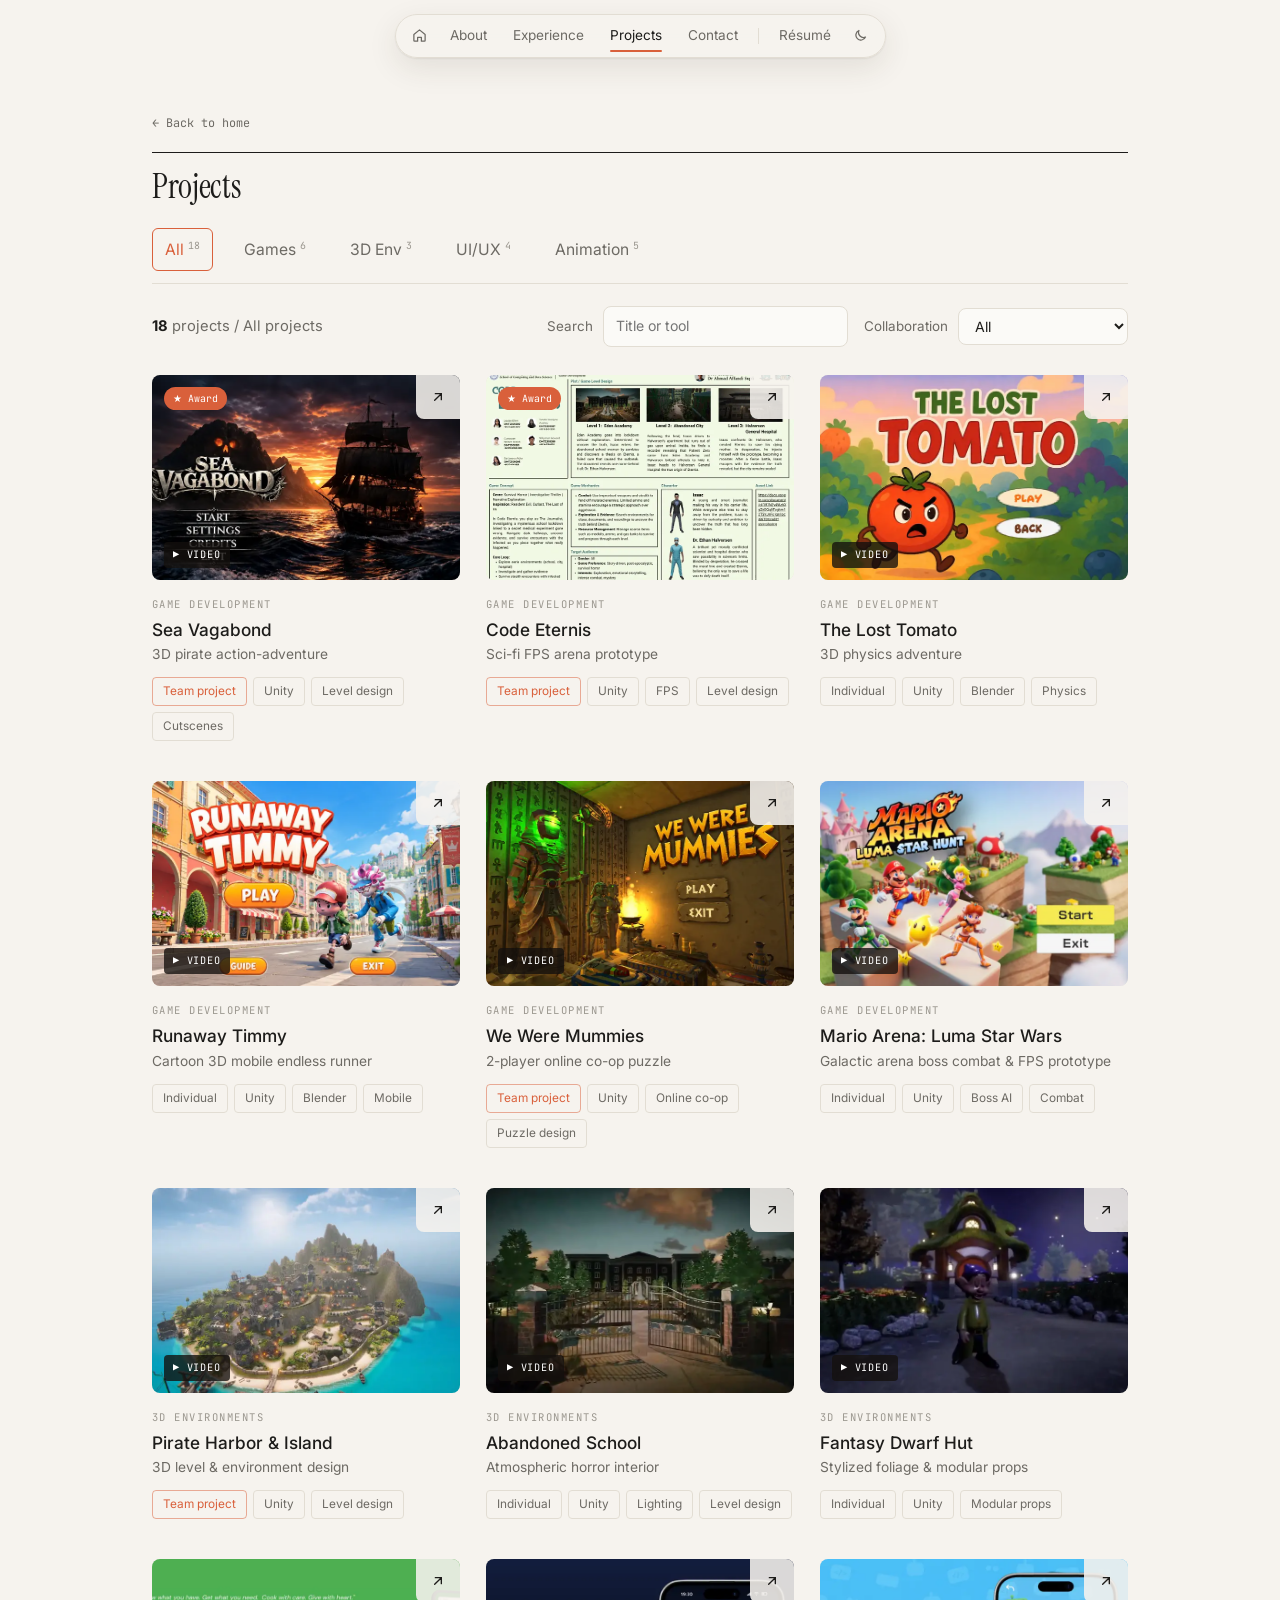
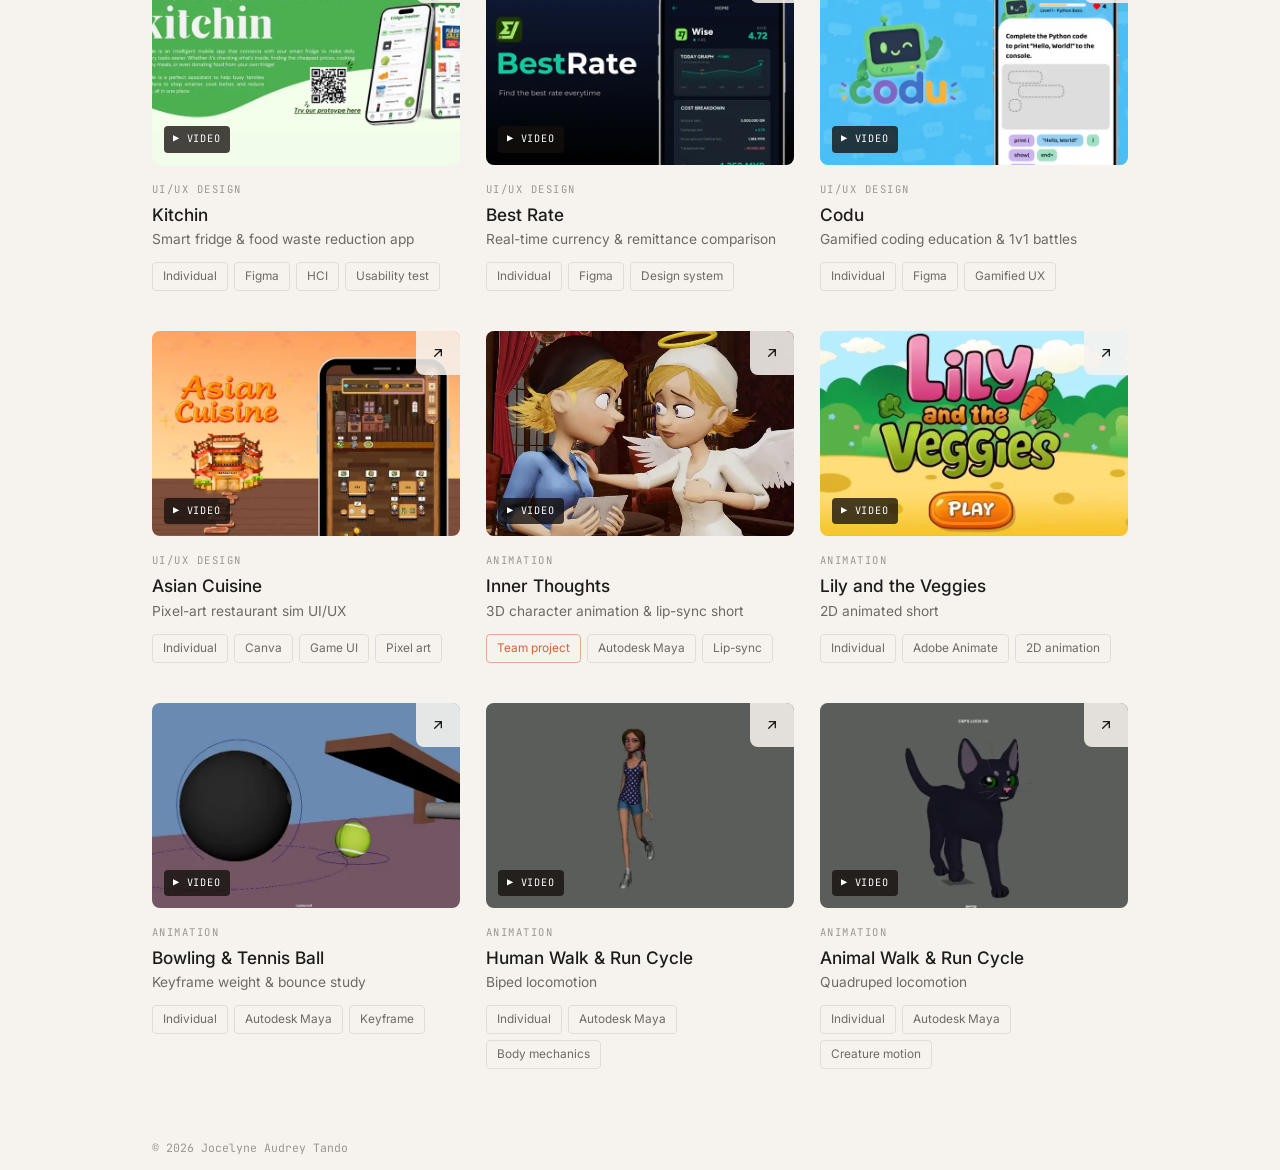
==== commit 2f4092ce: "Add résumé page and search button - New resume.html: the CV as a clean A4 sheet with a Download PDF " ====
--- a/projects.html
+++ b/projects.html
@@ -29,7 +29,7 @@
         <a href="index.html#contact">Contact</a>
       </div>
       <span class="nav-sep" aria-hidden="true"></span>
-      <a class="nav-btn" href="resume.pdf" target="_blank" rel="noopener">Résumé</a>
+      <a class="nav-btn" href="resume.html">Résumé</a>
       <button class="nav-icon" id="themeToggle" aria-label="Toggle dark mode">
         <svg class="i-moon" viewBox="0 0 24 24" aria-hidden="true"><path d="M20 14.5A8 8 0 0 1 9.5 4 8 8 0 1 0 20 14.5z"/></svg>
         <svg class="i-sun" viewBox="0 0 24 24" aria-hidden="true"><circle cx="12" cy="12" r="4"/><path d="M12 2v2M12 20v2M4.9 4.9l1.4 1.4M17.7 17.7l1.4 1.4M2 12h2M20 12h2M4.9 19.1l1.4-1.4M17.7 6.3l1.4-1.4"/></svg>
--- a/style.css
+++ b/style.css
@@ -433,7 +433,6 @@
 .hr-ball-s { fill: none; stroke: #fff; stroke-width: 2; stroke-linecap: round; }
 .hr-obj { cursor: pointer; transform-box: fill-box; transform-origin: 50% 100%; transition: transform .3s cubic-bezier(.3, 1.6, .5, 1), filter .3s; outline: none; }
 .hr-obj:hover, .hr-obj:focus-visible { transform: translateY(-4px) scale(1.06); filter: drop-shadow(0 4px 6px rgba(80, 50, 30, .25)); }
-.hr-ball:hover { transform: none; }
 .room-tip { position: fixed; left: 0; top: 0; z-index: 70; pointer-events: none; font-family: var(--mono); font-size: .7rem; padding: 5px 10px; border-radius: 999px; background: var(--fg); color: var(--bg); opacity: 0; transition: opacity .2s; white-space: nowrap; }
 .room-tip.on { opacity: 1; }
 
@@ -1468,3 +1467,85 @@
 .plist-all { font-family: var(--sans); font-size: .86rem; }
 .pp-title { font-size: 2.1rem; line-height: 1.1; letter-spacing: -0.01em; border-top: 1px solid var(--fg); padding-top: 16px; margin: 18px 0 22px; }
 .pp-name { font-family: var(--sans); font-weight: 500; font-size: 1.08rem; line-height: 1.3; margin-top: 6px; }
+
+/* Hero: her roles in one line, split by thin bars */
+.hero-roles { display: flex; flex-wrap: wrap; align-items: center; gap: 6px 16px; max-width: none; }
+.hero-roles .sep { width: 1px; height: 1.05em; background: currentColor; opacity: .35; }
+.hero-intro.big.hero-roles { max-width: none; }
+/* Smaller role line under the name */
+.hero-intro.big.hero-roles { font-size: clamp(.95rem, 1.2vw, 1.08rem); gap: 4px 12px; margin-top: 12px; }
+.hero h1 { font-size: clamp(2.8rem, 7vw, 5.6rem); }
+
+/* Contact fits on one screen: compact text, the living room fills the rest at the bedroom's scale */
+#contact.contact { padding-top: 28px; }
+#contact .contact-grid { padding-top: 16px; gap: 40px; }
+#contact .contact-intro h2 { font-size: clamp(2.4rem, 4vw, 3.2rem); }
+#contact .contact-lead { font-size: 1.25rem; margin-top: 10px; }
+#contact .contact-intro .muted { font-size: .92rem; }
+#contact .status { margin-top: 14px; }
+#contact .c-row { padding: 9px 6px; gap: 14px; grid-template-columns: 38px minmax(0, 1fr) 24px; }
+#contact .c-icon { width: 38px; height: 38px; border-radius: 10px; }
+#contact .c-icon svg { width: 17px; height: 17px; }
+#contact .c-value { font-size: .95rem; }
+.scene-home { height: max(280px, calc(100svh - 400px)); }
+.scene-home { height: max(260px, min(440px, calc(100svh - 400px))); }
+
+/* Education: the campus is drawn at the same size as the rooms, and the section fits on one screen */
+.edu-block { --campus-h: max(260px, min(460px, calc(100svh - 400px))); padding-bottom: calc(var(--campus-h) * .86); }
+.scene-campus { height: var(--campus-h); }
+
+/* the ball has no focus ring when clicked or grabbed */
+.hr-ball { outline: none; }
+
+/* Search button in the nav */
+.nav-search { display: inline-flex; align-items: center; gap: 6px; }
+.nav-search svg { width: 15px; height: 15px; fill: none; stroke: currentColor; stroke-width: 2; stroke-linecap: round; }
+
+
+/* Résumé page: the CV as a printable A4 sheet on a soft grey desk */
+.resume-page { background: color-mix(in srgb, var(--bg) 82%, #9a948c); }
+.rs { max-width: 860px; margin: 0 auto; padding: 108px 24px 40px; }
+.rs-bar { display: flex; align-items: center; justify-content: space-between; gap: 16px; flex-wrap: wrap; margin-bottom: 20px; }
+.rs-note { display: inline-flex; align-items: center; gap: 9px; font-size: .86rem; color: var(--muted); }
+.rs-dot { width: 8px; height: 8px; border-radius: 50%; background: #6aa86a; }
+.rs-dl { display: inline-flex; align-items: center; gap: 9px; font-size: .88rem; font-weight: 500; padding: 10px 18px; border-radius: 999px; background: var(--fg); color: var(--bg); transition: transform .2s, background .2s; }
+.rs-dl:hover { transform: translateY(-1px); background: var(--accent); color: #fff; }
+.rs-dl svg { width: 16px; height: 16px; fill: none; stroke: currentColor; stroke-width: 2.2; stroke-linecap: round; stroke-linejoin: round; }
+.sheet { background: #fff; color: #1d1c1a; padding: 52px 56px 56px; box-shadow: 0 1px 2px rgba(0, 0, 0, .06), 0 20px 50px rgba(40, 30, 20, .14); font-family: var(--sans); font-size: 13px; line-height: 1.45; }
+.sheet a { color: inherit; }
+.sheet a:hover { color: var(--accent); }
+.sheet i { font-style: normal; color: #9a948c; margin: 0 3px; }
+.cv-head h1 { font-size: 28px; font-weight: 600; letter-spacing: -.01em; line-height: 1.1; }
+.cv-role { font-size: 15px; margin-top: 4px; }
+.cv-links { font-size: 12.5px; color: #4a4744; margin-top: 4px; }
+.sheet section { margin-top: 16px; }
+.sheet h2 { font-size: 13.5px; font-weight: 600; text-transform: uppercase; letter-spacing: .02em; padding-bottom: 3px; border-bottom: 1px solid #1d1c1a; margin-bottom: 7px; }
+.cv-item + .cv-item { margin-top: 7px; }
+.cv-line { display: flex; flex-wrap: wrap; align-items: baseline; }
+.cv-line b { font-weight: 600; }
+.cv-muted { color: #6b6762; }
+.cv-date { margin-left: auto; padding-left: 16px; white-space: nowrap; }
+.sheet ul { margin: 2px 0 0; padding-left: 18px; }
+.sheet li { margin-top: 1px; }
+.sheet li::marker { color: #9a948c; }
+.cv-skill b { font-weight: 600; }
+.cv-refs { display: grid; grid-template-columns: repeat(3, minmax(0, 1fr)); gap: 12px; }
+.cv-refs p { display: flex; flex-direction: column; font-size: 12px; }
+.cv-refs b { font-weight: 600; font-size: 12.5px; }
+.cv-refs span { color: #6b6762; }
+@media (max-width: 720px) {
+  .rs { padding: 96px 12px 32px; }
+  .sheet { padding: 28px 22px; font-size: 12.5px; }
+  .cv-date { margin-left: 0; padding-left: 0; width: 100%; color: #6b6762; }
+  .cv-refs { grid-template-columns: 1fr; }
+}
+/* printing the page gives a clean A4 CV */
+@media print {
+  @page { size: A4; margin: 12mm; }
+  .resume-page { background: #fff; }
+  .resume-page .nav-wrap, .resume-page .rs-bar, .resume-page .footer, .resume-page .modal { display: none !important; }
+  .rs { padding: 0; max-width: none; }
+  .sheet { box-shadow: none; padding: 0; }
+}
+.nav-btn.active { position: relative; color: var(--fg); background: none; }
+.nav-btn.active::after { content: ""; position: absolute; left: 12px; right: 12px; bottom: 1px; height: 2px; border-radius: 2px; background: var(--accent); }
